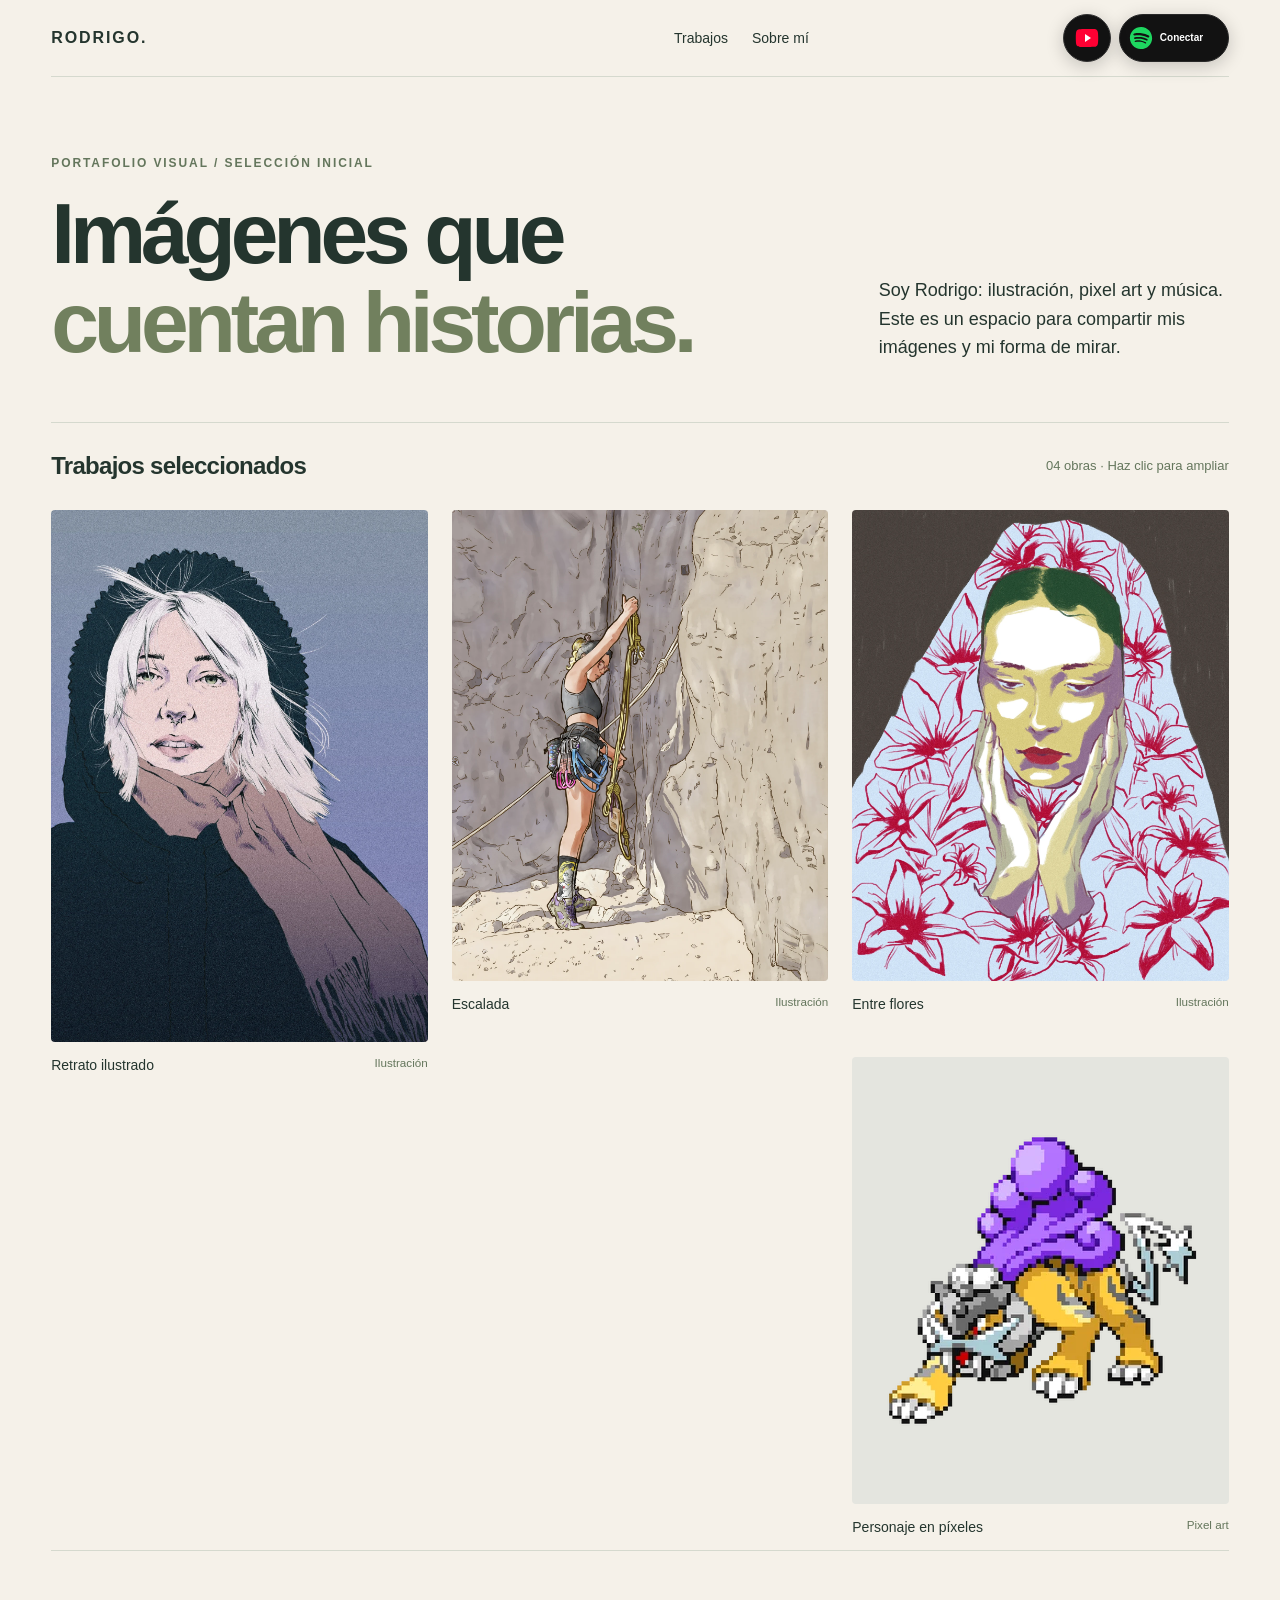
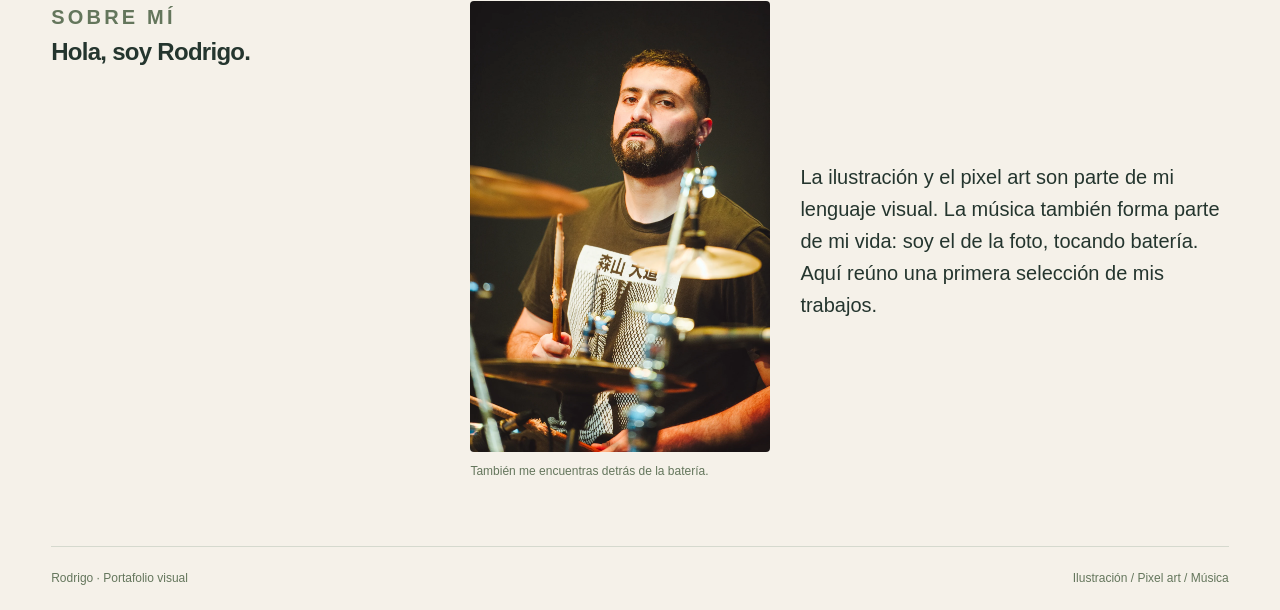
==== index.html @ 3f5ce64f "Load direct Spotify API and in-memory catalogue cache" ====
<!doctype html>
<html lang="es"><head><meta charset="utf-8"><meta name="viewport" content="width=device-width, initial-scale=1"><title>Rodrigo | Portafolio visual</title>
<style>
*{box-sizing:border-box}html{scroll-behavior:smooth}body{margin:0;background:#f5f1e9;color:#24352e;font:16px/1.6 Arial,sans-serif}header,main,footer{width:92%;margin:auto}header{display:flex;justify-content:space-between;align-items:center;padding:25px 0;border-bottom:1px solid #d5d9ce}header strong{letter-spacing:.12em}nav{display:flex;gap:24px}a{color:inherit}nav a{text-decoration:none;font-size:14px}.hero{padding:65px 0 55px;display:flex;justify-content:space-between;align-items:end;gap:40px}.tag{text-transform:uppercase;letter-spacing:.16em;font-size:12px;font-weight:bold;color:#64765c}h1{font-size:clamp(48px,6.7vw,110px);line-height:1.04;letter-spacing:-.06em;margin:16px 0 0}h1 span{color:#71805e}.intro{max-width:350px;font-size:18px;margin-bottom:5px}.section-title{display:flex;justify-content:space-between;align-items:center;border-top:1px solid #d5d9ce;padding:20px 0}h2{font-size:24px;margin:0;letter-spacing:-.03em}.section-title p{font-size:13px;color:#64765c}.gallery{columns:3;column-gap:24px}.work{break-inside:avoid;margin:0 0 30px}.work button{display:block;width:100%;border:0;padding:0;background:#e7e5dc;cursor:zoom-in;overflow:hidden;border-radius:4px}.work img{display:block;width:100%;height:auto;transition:transform .35s}.work button:hover img{transform:scale(1.025)}.work figcaption{display:flex;justify-content:space-between;gap:15px;padding:12px 0;font-size:14px}.work small{color:#64765c}.pixel{background:#e4e5df!important;padding:55px 20px!important}.pixel img{max-width:364px;margin:auto;image-rendering:pixelated}.about{display:grid;grid-template-columns:1fr 2fr;gap:40px;padding:50px 0 65px;border-top:1px solid #d5d9ce}.about p{max-width:640px;font-size:20px;margin:0}footer{border-top:1px solid #d5d9ce;padding:22px 0;font-size:12px;color:#64765c;display:flex;justify-content:space-between}dialog{position:fixed;inset:0;border:0;padding:0;width:100vw;height:100dvh;max-width:none;max-height:none;background:#121713;color:white}dialog::backdrop{background:#121713}.tools{height:68px;display:flex;justify-content:space-between;align-items:center;padding:10px 4%;border-bottom:1px solid #ffffff22}.tools button{border:1px solid #ffffff55;border-radius:24px;background:transparent;color:white;padding:8px 15px;cursor:pointer;margin-left:6px}.stage{height:calc(100dvh - 68px);overflow:auto;display:flex;align-items:safe center;justify-content:safe center;padding:20px}.stage img{display:block;max-width:100%;max-height:100%;object-fit:contain}.stage.zoom img{max-width:none;max-height:none;width:auto;height:auto}.stage.zoom{align-items:start;justify-content:start}button:focus-visible,a:focus-visible{outline:3px solid #8b995c;outline-offset:5px}@media(min-width:1800px){.gallery{columns:4}}@media(max-width:900px){.gallery{columns:2}.hero{display:block}.intro{max-width:550px;margin-top:28px}}@media(max-width:560px){header,main,footer{width:94%}nav{gap:15px}.hero{padding:42px 0}.gallery{columns:1}.section-title p{display:none}.about{grid-template-columns:1fr;gap:20px}footer{display:block}.tools{padding:10px 3%}.tools span{font-size:13px}.tools button{padding:8px 12px}}
.bio{display:grid;grid-template-columns:minmax(180px,300px) 1fr;gap:30px;align-items:center}.portrait{margin:0}.portrait img{display:block;width:100%;height:auto;border-radius:4px}.portrait figcaption{font-size:12px;color:#64765c;margin-top:10px}.bio p{font-size:20px}@media(max-width:900px){.about{grid-template-columns:1fr}.bio{grid-template-columns:minmax(150px,240px) 1fr}}@media(max-width:560px){.bio{grid-template-columns:1fr}.portrait{max-width:300px}} </style><link rel="stylesheet" href="spotify.css?v=33"><link rel="stylesheet" href="youtube.css?v=7"></head><body>
<header><strong>RODRIGO.</strong><nav aria-label="Navegación principal"><a href="#trabajos">Trabajos</a><a href="#sobre-mi">Sobre mí</a></nav></header>
<main><section class="hero"><div><p class="tag">Portafolio visual / Selección inicial</p><h1>Imágenes que<br><span>cuentan historias.</span></h1></div><p class="intro">Soy Rodrigo: ilustración, pixel art y música. Este es un espacio para compartir mis imágenes y mi forma de mirar.</p></section>
<section id="trabajos"><div class="section-title"><h2>Trabajos seleccionados</h2><p>04 obras · Haz clic para ampliar</p></div><div class="gallery">
<figure class="work"><button data-title="Retrato ilustrado" aria-label="Ampliar retrato ilustrado"><img src="ilustracion.webp" alt="Retrato ilustrado de una persona de cabello claro y sombrero oscuro" width="1273" height="1800"></button><figcaption><span>Retrato ilustrado</span><small>Ilustración</small></figcaption></figure>
<figure class="work"><button data-title="Escalada" aria-label="Ampliar ilustración de escalada"><img src="escalada.webp" alt="Ilustración de una escaladora con cuerdas junto a una pared de roca" width="1440" height="1800" loading="lazy"></button><figcaption><span>Escalada</span><small>Ilustración</small></figcaption></figure>
<figure class="work"><button data-title="Entre flores" aria-label="Ampliar retrato entre flores"><img src="retrato.webp" alt="Retrato ilustrado enmarcado por un manto de flores rojas" width="1440" height="1800" loading="lazy"></button><figcaption><span>Entre flores</span><small>Ilustración</small></figcaption></figure>
<figure class="work"><button class="pixel" data-title="Personaje en píxeles" aria-label="Ampliar pixel art"><img src="pixelart.webp" alt="Criatura de colmillos largos, cuerpo amarillo y melena violeta en pixel art" width="364" height="364" loading="lazy"></button><figcaption><span>Personaje en píxeles</span><small>Pixel art</small></figcaption></figure>

</div></section><section class="about" id="sobre-mi"><div><p class="tag">Sobre mí</p><h2>Hola, soy Rodrigo.</h2></div><div class="bio"><figure class="portrait"><img src="fotografia.webp" alt="Rodrigo tocando batería" width="1198" height="1800"><figcaption>También me encuentras detrás de la batería.</figcaption></figure><p>La ilustración y el pixel art son parte de mi lenguaje visual. La música también forma parte de mi vida: soy el de la foto, tocando batería. Aquí reúno una primera selección de mis trabajos.</p></div></section></main>
<footer><span>Rodrigo · Portafolio visual</span><span>Ilustración / Pixel art / Música</span></footer>
<dialog id="viewer" aria-label="Visor de obra"><div class="tools"><span id="work-title"></span><div><button id="zoom" type="button">Zoom +</button><button id="close" type="button" aria-label="Cerrar visor">Cerrar ×</button></div></div><div class="stage" id="stage"><img id="full-image" alt=""></div></dialog>
<script>
const viewer=document.getElementById('viewer'),stage=document.getElementById('stage'),full=document.getElementById('full-image'),zoom=document.getElementById('zoom');document.querySelectorAll('.work button').forEach(button=>button.addEventListener('click',()=>{const img=button.querySelector('img');full.src=img.getAttribute('src');full.alt=img.alt;full.style.imageRendering=button.classList.contains('pixel')?'pixelated':'auto';document.getElementById('work-title').textContent=button.dataset.title;stage.classList.remove('zoom');zoom.textContent='Zoom +';viewer.showModal();document.body.style.overflow='hidden'}));zoom.addEventListener('click',()=>{const active=stage.classList.toggle('zoom');zoom.textContent=active?'Ajustar':'Zoom +';if(active){full.style.width=Math.max(full.naturalWidth,stage.clientWidth*1.5)+'px';full.style.height='auto'}else{full.style.width='';full.style.height=''}});document.getElementById('close').addEventListener('click',()=>viewer.close());viewer.addEventListener('close',()=>{document.body.style.overflow='';full.style.width='';full.style.height=''});
</script><aside class="spotify-widget sp-idle" aria-label="Reproductor de Spotify"><div class="sp-compact" tabindex="0" role="group" aria-label="Controles compactos de Spotify"><img class="sp-brand-icon" src="spotify-icon.svg" alt="Spotify"><div id="sp-mini" hidden><button id="sp-mini-prev" data-sp-control disabled aria-label="Canción anterior">⏮</button><button id="sp-mini-play" data-sp-control disabled aria-label="Reproducir">▶</button><button id="sp-mini-next" data-sp-control disabled aria-label="Canción siguiente">⏭</button></div><button id="sp-toggle" aria-expanded="false" aria-controls="sp-panel" aria-label="Ampliar reproductor Spotify"><span class="sp-mini-meta"><span id="sp-mini-name">Conectar</span><small id="sp-mini-artist"></small></span><span aria-hidden="true">⌄</span></button></div>
<section id="sp-panel" hidden aria-label="Música en Spotify"><div class="sp-heading"><a href="https://open.spotify.com/" target="_blank" rel="noopener noreferrer" aria-label="Spotify"><img src="spotify-logo.svg" alt="Spotify"></a><button id="sp-logout" class="sp-power" aria-label="Desconectar Spotify" title="Desconectar Spotify" hidden>⏻</button></div>
<div class="sp-search-area" hidden><form id="sp-search"><label class="sp-sr" for="sp-query">Buscar canciones o artistas</label><div><button type="submit" data-sp-control disabled aria-label="Buscar"><svg viewBox="0 0 24 24" fill="none" stroke="currentColor" stroke-width="2" aria-hidden="true"><circle cx="10.5" cy="10.5" r="6.5"/><path d="m16 16 5 5"/></svg></button><input id="sp-query" type="search" placeholder="Buscar música" required maxlength="200" autocomplete="off"></div></form><ul id="sp-results" hidden aria-label="Resultados de búsqueda"></ul></div>
<p id="sp-status" role="status" hidden></p><button id="sp-login" class="sp-primary">Conectar Spotify</button>
<div id="sp-connected" hidden><div class="sp-now"><a id="sp-open" target="_blank" rel="noopener noreferrer" aria-label="Ver canción en Spotify" hidden><img id="sp-cover" alt="Portada del álbum" hidden></a><div class="sp-info"><strong id="sp-track">Tu música, aquí</strong><small id="sp-artist"></small></div></div><div class="sp-timeline"><input id="sp-progress" type="range" min="0" max="1000" step="1" value="0" disabled aria-label="Posición de la canción"><div><span id="sp-elapsed">0:00</span><span id="sp-duration">0:00</span></div></div>
<div class="sp-controls"><button id="sp-shuffle" data-sp-control disabled aria-label="Activar reproducción aleatoria" aria-pressed="false" title="Reproducción aleatoria"><svg viewBox="0 0 24 24" fill="none" stroke="currentColor" stroke-width="1.8" aria-hidden="true"><path d="M3 6h3c4 0 8 12 12 12h3M3 18h3c4 0 8-12 12-12h3M18 3l3 3-3 3m0 6l3 3-3 3"/></svg></button><button id="sp-prev" data-sp-control disabled aria-label="Canción anterior">⏮</button><button id="sp-play" data-sp-control disabled aria-label="Reproducir">▶</button><button id="sp-next" data-sp-control disabled aria-label="Canción siguiente">⏭</button><button id="sp-here" class="sp-tooltip" data-sp-control disabled aria-label="Escuchar en este navegador" data-tip="Escuchar en este navegador"><svg viewBox="0 0 24 24" fill="none" stroke="currentColor" stroke-width="1.7" aria-hidden="true"><rect x="3" y="4" width="18" height="13" rx="2"/><path d="M8 21h8m-4-4v4"/></svg></button></div>
<div class="sp-bottom"><span id="sp-device"></span><label class="sp-volume"><span class="sp-sr">Volumen</span><svg viewBox="0 0 24 24" fill="none" stroke="currentColor" stroke-width="1.7" aria-hidden="true"><path d="M11 5 6 9H3v6h3l5 4V5Zm4 3a6 6 0 0 1 0 8"/></svg><input id="sp-volume" type="range" min="0" max="100" value="70" data-sp-control disabled></label></div>
<section id="sp-library" aria-label="Tu biblioteca"><div class="sp-library-scroll"><h3>Tu biblioteca</h3><p id="sp-library-status" role="status" hidden></p><button id="sp-library-auth" hidden>Conectar mis playlists</button><ul id="sp-playlists"></ul><section id="sp-selected" hidden><h3><a id="sp-playlist-open" target="_blank" rel="noopener noreferrer"><span id="sp-selected-title"></span></a></h3><ul id="sp-playlist-tracks"></ul><button id="sp-more-tracks" hidden>Más canciones</button></section><section id="sp-recents" aria-label="Discos, artistas y playlists recientes"><h3>Recientes</h3><button id="sp-recents-auth" hidden>Conectar recientes</button><p id="sp-recents-status" hidden role="status"></p><ul id="sp-recent-items"></ul></section></div></section></div></section></aside>

<script src="spotify.js?v=34" defer></script><script src="youtube-config.js?v=2"></script><script src="youtube.js?v=9" defer></script><script src="youtube-account.js?v=3" defer></script></body></html>
---- spotify.css ----
.spotify-widget{position:fixed;top:14px;right:4%;z-index:20;font:13px/1.4 Arial,sans-serif;color:#fff;color-scheme:dark}.spotify-widget *{box-sizing:border-box}.spotify-widget [hidden]{display:none!important}.spotify-widget button{font:inherit;color:inherit;border:0;background:transparent;cursor:pointer}.spotify-widget button:disabled{opacity:.35;cursor:default}.spotify-widget button:focus-visible,.spotify-widget a:focus-visible{outline:2px solid #1ed760;outline-offset:3px}.spotify-widget a{color:inherit;text-decoration:none}.spotify-widget a:hover{text-decoration:underline}.sp-compact{display:flex;align-items:center;gap:8px;padding:6px 10px;background:#121212;border:1px solid #282828;border-radius:30px;box-shadow:0 4px 18px #0003;max-width:420px}.sp-brand-icon{width:24px;height:24px;flex-shrink:0}.sp-compact button{padding:5px;font-size:15px}.sp-compact #sp-mini{display:flex;gap:3px;align-items:center}#sp-toggle{display:flex;gap:12px;align-items:center;text-align:left;min-width:60px}.sp-mini-meta{display:block;max-width:170px}#sp-mini-name,#sp-mini-artist{display:block;white-space:nowrap;overflow:hidden;text-overflow:ellipsis}#sp-mini-name{font-size:12px;font-weight:600}#sp-mini-artist{font-size:10px;color:#b3b3b3;margin-top:2px}#sp-toggle>span:last-child{color:#b3b3b3}header{padding-right:420px}#sp-panel{position:absolute;top:58px;right:0;width:min(310px,94vw);max-height:calc(100dvh - 100px);overflow-y:auto;overscroll-behavior:contain;padding:16px;background:#121212;border:1px solid #292929;border-radius:20px;box-shadow:0 15px 45px #0006;scrollbar-width:thin;scrollbar-color:#555 transparent}.sp-heading{display:flex;align-items:center;justify-content:space-between;margin-bottom:14px}.sp-heading img{display:block;width:80px;height:auto}.sp-power{width:30px;height:30px;border-radius:50%;font-size:23px!important;color:#1ed760!important}.sp-power:hover{background:#282828}#sp-search>div{display:flex;align-items:center;background:#242424;border:1px solid transparent;border-radius:22px;padding:0 9px}#sp-search>div:focus-within{border-color:#777}#sp-search button{padding:7px 3px;display:flex}#sp-search svg{width:17px;height:17px;color:#b3b3b3}#sp-query{width:100%;min-width:0;border:0;outline:0;background:transparent;color:white;font:12px Arial,sans-serif;padding:11px 8px}#sp-query::placeholder{color:#b3b3b3}#sp-status,#sp-library-status{font-size:11px;color:#b3b3b3;margin:10px 0}.sp-primary,#sp-library-auth{background:#1ed760!important;color:#000!important;font-weight:600!important;border-radius:24px;padding:10px 16px;margin-top:14px;width:100%}.sp-now{display:flex;align-items:center;gap:13px;margin:17px 0 13px}.sp-now img{width:76px;height:76px;object-fit:contain;border-radius:4px;display:block}.sp-info{min-width:0}.sp-info strong{font-size:15px;font-weight:600;display:block;line-height:1.3}.sp-info small{font-size:11px;color:#b3b3b3;display:block;margin-top:4px}.sp-timeline>div{display:flex;justify-content:space-between;color:#b3b3b3;font-size:9px;margin-top:5px}.sp-controls{display:flex;justify-content:center;align-items:center;gap:23px;margin:8px 0;position:relative;padding-right:0}.sp-controls>button{font-size:20px;padding:4px;color:#ddd}#sp-play{background:#1ed760;border-radius:50%;width:37px;height:37px;color:#000;font-size:19px}#sp-here{position:absolute;right:0;width:25px;height:27px;color:#b3b3b3}#sp-here svg{width:17px;height:17px;display:block}.sp-tooltip::after{content:attr(data-tip);position:absolute;right:0;bottom:calc(100% + 8px);width:max-content;max-width:240px;padding:7px 10px;background:#353535;color:#fff;border-radius:6px;font-size:11px;opacity:0;pointer-events:none;transition:opacity .15s;box-shadow:0 3px 12px #0007}.sp-tooltip:hover::after,.sp-tooltip:focus-visible::after{opacity:1}.sp-bottom{display:flex;justify-content:space-between;align-items:center;gap:10px;color:#999;font-size:9px;margin:10px 0 17px}#sp-device{max-width:150px;overflow:hidden;text-overflow:ellipsis;white-space:nowrap}.sp-volume{display:flex;align-items:center;gap:5px}.sp-volume svg{width:14px;height:14px}.sp-volume input{width:62px;height:3px;accent-color:#1ed760}#sp-library{border-top:1px solid #282828;padding-top:12px}#sp-library h3{font-size:12px;margin:0 0 12px;color:#dedede;font-weight:600}#sp-playlists{display:grid;grid-template-columns:repeat(2,minmax(0,1fr));gap:11px;list-style:none;padding:0;margin:0}#sp-playlists li{position:relative;background:#1b1b1b;border-radius:10px;overflow:hidden;min-width:0}#sp-playlists .sp-card{display:block;width:100%;padding:8px;text-align:left;border-radius:10px}#sp-playlists .sp-card:hover{background:#292929}.sp-card-cover{display:block;aspect-ratio:1;background:#282828;border-radius:4px;margin-bottom:8px;overflow:hidden}.sp-card-cover img{display:block;width:100%;height:100%;object-fit:contain}.sp-card-cover:empty::before{content:'♫';display:grid;place-items:center;height:100%;font-size:40px;color:#555}.sp-card-name{display:block;font-size:11px;font-weight:600;line-height:1.3;padding-right:13px;white-space:nowrap;overflow:hidden;text-overflow:ellipsis}.sp-card-name:hover{text-decoration:underline}#sp-playlists .sp-pin{position:absolute;right:4px;bottom:5px;padding:3px;font-size:14px;color:#aaa}#sp-playlists .sp-pin[aria-pressed=true]{color:#1ed760}.sp-card-link{position:absolute;inset:8px 8px auto;height:calc(100% - 41px);border-radius:4px}.sp-card-link:focus-visible{outline:2px solid #1ed760}#sp-selected{margin-top:15px}#sp-results,#sp-playlist-tracks{list-style:none;padding:0;margin:10px 0;max-height:230px;overflow:auto}#sp-results li,#sp-playlist-tracks li{display:flex;align-items:center}#sp-results button,#sp-playlist-tracks button{display:block;text-align:left;flex:1;padding:8px 5px;border-radius:6px;min-width:0}#sp-results button:hover,#sp-playlist-tracks button:hover{background:#252525}#sp-results span,#sp-playlist-tracks span{font-size:12px;display:block}#sp-results small,#sp-playlist-tracks small{font-size:10px;display:block;color:#aaa}.sp-track-link{font-size:15px;padding:6px;color:#999!important}#sp-more-playlists,#sp-more-tracks{font-size:11px;color:#b3b3b3;margin-top:12px;padding:5px}.sp-sr{position:absolute;width:1px;height:1px;padding:0;margin:-1px;overflow:hidden;clip:rect(0,0,0,0);white-space:nowrap;border:0}@media(max-width:1000px){header nav{display:none}header{padding-right:350px}}@media(max-width:560px){.spotify-widget{right:3%;top:14px}.sp-compact{gap:5px;padding:6px 8px}.sp-brand-icon{width:21px;height:21px}.sp-mini-meta{max-width:100px}.sp-compact button{font-size:13px;padding:4px}.sp-compact #sp-mini{gap:0}#sp-toggle{gap:4px}header{padding-right:270px}#sp-panel{top:55px;width:min(300px,94vw)}}

#sp-playlists .sp-card{padding-bottom:0}.sp-card-cover{margin-bottom:0}.sp-card-name{margin:8px 8px 10px;padding-right:15px}#sp-playlists .sp-pin{bottom:7px}#sp-selected-title{font-size:12px}

/* Fixed player, independently scrolling library. */
#sp-panel{overflow:hidden;display:flex;flex-direction:column;width:min(340px,94vw);max-height:calc(100dvh - 100px);padding-bottom:0}#sp-connected{display:flex;flex-direction:column;min-height:0;overflow:hidden}#sp-connected>.sp-now,#sp-connected>.sp-timeline,#sp-connected>.sp-controls,#sp-connected>.sp-bottom{flex-shrink:0}#sp-library{display:flex;flex-direction:column;min-height:0;overflow:hidden;margin:0 -16px;padding:0;border-top:1px solid #282828}.sp-library-scroll{overflow-y:auto;overscroll-behavior:contain;min-height:0;padding:13px 16px 16px;max-height:260px;scrollbar-width:thin;scrollbar-color:#555 transparent}#sp-playlists{grid-template-columns:repeat(4,minmax(0,1fr));gap:7px}#sp-playlists .sp-card{padding:5px 5px 0}.sp-card-name{font-size:9px;margin:6px 5px 8px;padding-right:0}#sp-playlists .sp-pin{position:absolute;right:2px;top:2px;bottom:auto;width:20px;height:20px;font-size:12px;background:#121212df;border-radius:50%;padding:0}.sp-card-cover:empty::before{font-size:24px}#sp-more-playlists{font-size:10px;margin-top:7px;padding:3px}#sp-recents{border-top:1px solid #292929;margin-top:12px;padding-top:12px}#sp-recents h3{margin-bottom:9px}#sp-recent-items{display:flex;gap:8px;list-style:none;padding:0;margin:0;overflow-x:auto;scrollbar-width:thin}#sp-recent-items li{width:37px;flex:0 0 37px;min-width:0}#sp-recent-items button{display:block;padding:0;width:32px;height:32px;border-radius:4px;background:#242424}#sp-recent-items img{display:block;width:32px;height:32px;border-radius:4px;object-fit:contain}#sp-recent-items a{display:block;overflow:hidden;text-overflow:ellipsis;white-space:nowrap;font-size:8px;color:#aaa;margin-top:4px}#sp-recents-auth{font-size:10px;color:#aaa;padding:4px 0}#sp-recents-status{font-size:10px;color:#aaa}#sp-results{flex-shrink:0;max-height:120px}#sp-selected{margin-top:13px}#sp-playlist-tracks{max-height:none}@media(max-height:650px){.sp-now{margin:10px 0}.sp-now img{width:58px;height:58px}.sp-bottom{margin-bottom:10px}#sp-panel{top:54px}.sp-library-scroll{max-height:170px}}

#sp-playlists{display:grid;grid-template-columns:none;grid-auto-flow:column;grid-auto-columns:calc((100% - 21px)/4);overflow-x:auto;scroll-snap-type:x mandatory;padding-bottom:5px;scrollbar-width:thin;scrollbar-color:#444 transparent}#sp-playlists li{scroll-snap-align:start}#sp-playlists .sp-pin{top:auto;bottom:0;right:0;width:17px;height:17px;border-radius:5px;background:#1b1b1b}.sp-card-name{padding-right:10px}

#sp-here.sp-device-active{color:#1ed760}

#sp-recent-items li[data-type="artist"] img,#sp-recent-items li[data-type="artist"] button{border-radius:50%}

.sp-search-area{position:relative;flex-shrink:0}#sp-results{position:absolute;z-index:5;top:calc(100% + 6px);left:0;right:0;margin:0;padding:5px;max-height:min(330px,48dvh);overflow-y:auto;background:#181818;border:1px solid #1ed76080;border-radius:12px;box-shadow:0 10px 24px #0009;list-style:none}#sp-results .sp-result-heading{display:block;color:#999;font-size:10px;font-weight:600;letter-spacing:.04em;padding:7px 5px 4px}#sp-results .sp-result-row{display:flex;align-items:center;gap:7px;padding:5px;border-radius:6px}#sp-results .sp-result-row:hover{background:#282828}#sp-results .sp-result-cover{width:32px;height:32px;flex:0 0 32px;background:#292929;border-radius:4px;overflow:hidden}#sp-results .sp-result-cover img{display:block;width:32px;height:32px;object-fit:contain}#sp-results .sp-result-cover:has(.sp-artist-avatar){border-radius:50%}#sp-results .sp-result-meta{min-width:0;flex:1;text-decoration:none}#sp-results .sp-result-meta span{font-size:11px;overflow:hidden;text-overflow:ellipsis;white-space:nowrap}#sp-results .sp-result-meta small{font-size:9px;overflow:hidden;text-overflow:ellipsis;white-space:nowrap}#sp-results .sp-result-play,#sp-results .sp-result-queue{flex:0 0 24px;width:24px;height:25px;padding:0;text-align:center;border-radius:50%;font-size:12px;color:#ddd}#sp-results .sp-result-play:hover{background:#1ed760;color:black}#sp-results .sp-result-queue{font-size:19px}#sp-results .sp-result-queue:hover{color:#1ed760}.sp-search-note{padding:12px 7px;font-size:11px;color:#bbb}.sp-jam-area{position:absolute;left:0;top:50%;transform:translateY(-50%)}#sp-jam{width:25px;height:27px;padding:4px;color:#b3b3b3}#sp-jam svg{display:block;width:18px;height:18px}#sp-jam::after{left:0;right:auto}#sp-jam-help{position:absolute;z-index:7;left:0;top:34px;width:245px;background:#242424;border:1px solid #414141;padding:12px;border-radius:10px;box-shadow:0 7px 20px #0008;font-size:11px;color:#ccc}#sp-jam-help strong{font-size:12px;color:#fff}#sp-jam-help p{margin:7px 0}#sp-jam-help a{color:#1ed760}

/* Library and recents expand naturally without a vertical scrollbar. */
#sp-panel{max-height:none;overflow:visible}#sp-connected,#sp-library{overflow:visible}.sp-library-scroll{max-height:none;overflow-y:visible}#sp-playlist-tracks{max-height:none}

/* Three states: icon, expanded compact, and full panel. */
.sp-compact{width:360px;max-width:calc(100vw - 24px);height:48px;gap:8px;transition:width .42s cubic-bezier(.22,1,.36,1),padding .42s cubic-bezier(.22,1,.36,1),box-shadow .3s;will-change:width;overflow:hidden;cursor:pointer}.sp-compact .sp-brand-icon{flex:0 0 24px}.sp-compact #sp-mini{flex:0 0 auto;gap:3px}.sp-compact #sp-toggle{flex:1;min-width:0;overflow:hidden;transition:opacity .2s,transform .35s,max-width .42s;max-width:230px;opacity:1;transform:translateX(0)}.sp-mini-meta{max-width:205px}#sp-mini-prev,#sp-mini-next{max-width:28px;opacity:1;overflow:hidden;transition:max-width .42s cubic-bezier(.22,1,.36,1),opacity .2s,padding .42s,transform .35s}#sp-mini-play{flex:0 0 25px;width:25px}.spotify-widget.sp-idle .sp-compact{width:78px;padding:6px 9px;gap:7px}.spotify-widget.sp-idle #sp-mini-prev,.spotify-widget.sp-idle #sp-mini-next{max-width:0;padding-left:0;padding-right:0;opacity:0;transform:scale(.7);pointer-events:none}.spotify-widget.sp-idle #sp-toggle{max-width:0;padding:0;opacity:0;transform:translateX(8px);pointer-events:none}.spotify-widget.sp-idle #sp-mini{gap:0}.spotify-widget.sp-idle #sp-mini-play{padding:5px}.spotify-widget.sp-idle .sp-compact:has(#sp-mini[hidden]){width:46px}.sp-compact:focus-visible{outline:2px solid #1ed760;outline-offset:3px}#sp-panel{transform-origin:top right;animation:sp-panel-in .22s cubic-bezier(.22,1,.36,1)}@keyframes sp-panel-in{from{opacity:0;transform:translateY(-5px) scale(.97)}to{opacity:1;transform:translateY(0) scale(1)}}@media(max-width:560px){.sp-compact{width:300px}.sp-mini-meta{max-width:155px}.spotify-widget.sp-idle .sp-brand-icon{width:24px;height:24px}}@media(prefers-reduced-motion:reduce){.sp-compact,.sp-compact *{transition:none!important}#sp-panel{animation:none}}

/* Keep play/pause anchored while the bar expands under the pointer. */
.sp-compact{position:relative;padding-right:42px}#sp-mini-play{position:absolute;right:9px;top:50%;transform:translateY(-50%);margin:0}.spotify-widget.sp-idle .sp-compact{padding-right:36px}.spotify-widget.sp-idle #sp-mini-play{right:9px}#sp-mini{min-width:0}.spotify-widget.sp-idle #sp-mini{width:0;flex-basis:0}.sp-compact #sp-toggle{padding-right:0}.spotify-widget.sp-idle .sp-compact:has(#sp-mini[hidden]){padding-right:9px}

#sp-results .sp-result-row{flex-wrap:wrap}#sp-results .sp-result-error{flex:0 0 100%;white-space:normal;color:#ffb7ad;font-size:10px;padding:5px 0}#sp-results button[aria-busy=true]{color:#1ed760;background:#28382c}

/* Catalogue stays inside the player; transport remains above it. */
#sp-artist .sp-artist-link{font-size:11px;padding:0;text-align:left;color:#b3b3b3}#sp-artist .sp-artist-link:hover{text-decoration:underline;color:#fff}#sp-catalogue{margin-top:12px;border-top:1px solid #303030;padding-top:8px}.sp-catalogue-nav{display:flex;align-items:center;justify-content:space-between;color:#aaa;font-size:10px;margin-bottom:8px}.sp-catalogue-nav button{padding:5px 8px;background:#262626;border-radius:20px;color:#fff}.sp-catalogue-body{max-height:min(350px,calc(100dvh - 490px));min-height:120px;overflow:auto;overscroll-behavior:contain;scrollbar-width:thin;scrollbar-color:#444 transparent;padding-right:4px}.sp-catalogue-hero{display:flex;gap:12px;align-items:center;margin:5px 0 12px}.sp-catalogue-hero img{width:65px;height:65px;object-fit:contain;border-radius:5px}.sp-catalogue-hero img.sp-artist-avatar{border-radius:50%}.sp-catalogue-hero h3{font-size:20px;margin:0}.sp-catalogue-body h4{margin:14px 0 8px;font-size:12px}.sp-catalogue-note{font-size:10px;line-height:1.5;color:#a8a8a8;margin:7px 0}.sp-artist-search{display:flex;align-items:center;background:#242424;border:1px solid #414141;border-radius:18px;padding:0 8px}.sp-artist-search input{font:11px Arial,sans-serif;color:#fff;min-width:0;width:100%;border:0;outline:0;background:transparent;padding:9px 6px}.sp-artist-search button{font-size:19px}.sp-catalogue-tracks,.sp-album-grid{list-style:none;padding:0;margin:0}.sp-catalogue-track{display:flex;gap:7px;align-items:center;padding:6px 2px;border-radius:6px}.sp-catalogue-track:hover{background:#242424}.sp-catalogue-track>img{width:30px;height:30px;object-fit:contain;border-radius:3px}.sp-catalogue-track-info{min-width:0;flex:1}.sp-catalogue-track-info>span,.sp-catalogue-track-info small{display:block;overflow:hidden;text-overflow:ellipsis;white-space:nowrap;font-size:11px}.sp-catalogue-track-info small{font-size:9px;color:#999}.sp-catalogue-track button{width:24px;height:25px;padding:0;border-radius:50%;flex-shrink:0}.sp-catalogue-play:hover{background:#1ed760;color:#000}.sp-catalogue-queue{font-size:19px!important}.sp-album-grid{display:grid;grid-template-columns:repeat(3,minmax(0,1fr));gap:10px}.sp-album-card{width:100%;padding:0;text-align:left}.sp-album-card img{width:100%;aspect-ratio:1;object-fit:contain;border-radius:5px;background:#252525}.sp-album-card span{display:block;font-size:10px;overflow:hidden;text-overflow:ellipsis;white-space:nowrap;margin-top:4px}.sp-album-card small{display:block;font-size:9px;color:#999}.sp-catalogue-more{font-size:10px!important;color:#aaa!important;padding:9px 0}.sp-album-start{background:#1ed760!important;color:#000!important;padding:7px 12px;border-radius:20px;margin:10px 0;font-size:11px!important}.sp-album-artists .sp-artist-link{font-size:11px;color:#bbb;padding:0 8px 0 0}

/* Vector transport icons share an exact centre, independent of font metrics. */
#sp-play,#sp-mini-play,#sp-results .sp-result-play,.sp-catalogue-play{display:inline-grid;place-items:center;padding:0!important;font-size:0!important;line-height:0;vertical-align:middle}
#sp-mini-play{height:28px}
#sp-play::before,#sp-mini-play::before,#sp-results .sp-result-play::before,.sp-catalogue-play::before{content:"";display:block;width:16px;height:16px;background:currentColor;mask:center/contain no-repeat url("data:image/svg+xml,%3Csvg xmlns='http://www.w3.org/2000/svg' viewBox='0 0 24 24'%3E%3Cpath d='M8 5v14l11-7z'/%3E%3C/svg%3E");-webkit-mask:center/contain no-repeat url("data:image/svg+xml,%3Csvg xmlns='http://www.w3.org/2000/svg' viewBox='0 0 24 24'%3E%3Cpath d='M8 5v14l11-7z'/%3E%3C/svg%3E")}
#sp-play::before{width:21px;height:21px}
#sp-play[aria-label="Pausar"]::before,#sp-mini-play[aria-label="Pausar"]::before{mask-image:url("data:image/svg+xml,%3Csvg xmlns='http://www.w3.org/2000/svg' viewBox='0 0 24 24'%3E%3Cpath d='M6 5h4v14H6zm8 0h4v14h-4z'/%3E%3C/svg%3E");-webkit-mask-image:url("data:image/svg+xml,%3Csvg xmlns='http://www.w3.org/2000/svg' viewBox='0 0 24 24'%3E%3Cpath d='M6 5h4v14H6zm8 0h4v14h-4z'/%3E%3C/svg%3E")}
#sp-results .sp-result-play[aria-busy="true"]::before,.sp-catalogue-play:disabled::before{width:12px;height:12px;mask:none;-webkit-mask:none;background:transparent;border:2px solid currentColor;border-right-color:transparent;border-radius:50%;animation:sp-icon-spin .7s linear infinite}@keyframes sp-icon-spin{to{transform:rotate(360deg)}}
#sp-play,#sp-results .sp-result-play,.sp-catalogue-play{position:relative}#sp-play::before,#sp-mini-play::before,#sp-results .sp-result-play::before,.sp-catalogue-play::before{position:absolute;left:50%;top:50%;translate:-50% -50%}

/* Expanded bar and full player share a width; idle bar keeps icon + play. */
.spotify-widget{--sp-expanded-width:min(360px,calc(100vw - 24px))}#sp-panel{width:var(--sp-expanded-width)}.sp-compact{width:var(--sp-expanded-width)}.spotify-widget:not(.sp-idle) .sp-compact{padding-right:10px}.spotify-widget:not(.sp-idle) #sp-mini-play{position:relative;inset:auto;transform:none;margin:0}.spotify-widget:not(.sp-idle) #sp-mini{width:auto;flex:0 0 auto;gap:1px}.spotify-widget:not(.sp-idle) #sp-mini>button{width:25px;flex:0 0 25px}.sp-compact #sp-toggle{max-width:none;gap:6px;padding-left:2px}.sp-mini-meta{flex:1;min-width:0;max-width:none;text-align:left}#sp-toggle>span:last-child{flex:0 0 10px}#sp-mini-name,#sp-mini-artist{width:100%;text-overflow:clip;overflow:hidden}.sp-marquee-text{display:block;width:max-content;min-width:100%;white-space:nowrap}.sp-marquee{animation:sp-marquee var(--sp-duration,8s) linear infinite alternate}@keyframes sp-marquee{0%,18%{transform:translateX(0)}82%,100%{transform:translateX(var(--sp-travel))}}@media(max-width:560px){.spotify-widget{--sp-expanded-width:min(300px,calc(100vw - 24px))}.sp-mini-meta{max-width:none}}@media(prefers-reduced-motion:reduce){.sp-marquee{animation:none}}

.sp-marquee-text{min-width:0}.sp-marquee-text>span{display:inline-block;min-width:var(--sp-line-width,180px);padding-right:32px;box-sizing:border-box}.sp-marquee{animation:sp-marquee-loop var(--sp-duration,12s) linear infinite}.spotify-widget.sp-idle .sp-marquee{animation-play-state:paused}@keyframes sp-marquee-loop{from{transform:translateX(0)}to{transform:translateX(var(--sp-travel))}}@media(prefers-reduced-motion:reduce){.sp-marquee{animation:none}}

/* Song and artist travel together in one horizontal strip. */
#sp-mini-artist{display:none!important}.sp-mini-meta{display:flex;align-items:center;min-height:28px}#sp-mini-name{font-size:12px;line-height:20px}

/* Compact bar keeps a shorter, moving song/artist strip. */
.spotify-widget.sp-idle .sp-compact{width:190px;gap:7px}.spotify-widget.sp-idle #sp-toggle{max-width:none;min-width:0;flex:1;opacity:1;transform:none;pointer-events:auto;padding:0}.spotify-widget.sp-idle #sp-toggle>span:last-child{display:none}.spotify-widget.sp-idle .sp-mini-meta{min-height:26px}.spotify-widget.sp-idle #sp-mini-name{font-size:10px}.spotify-widget.sp-idle .sp-marquee{animation-play-state:running}.spotify-widget.sp-idle .sp-compact:has(#sp-mini[hidden]){width:110px}

.sp-marquee-song{font-weight:700}.sp-marquee-artist{font-weight:400}

#sp-login{margin-bottom:16px}

/* Volume styling shared with DAC; painting never changes playback volume. */
.spotify-widget #sp-volume{appearance:none!important;-webkit-appearance:none!important;width:62px!important;height:18px!important;min-height:0!important;padding:0!important;margin:0!important;border:0!important;border-radius:0!important;background:transparent!important;box-shadow:none!important;accent-color:#1ed760!important;cursor:pointer;color:#1ed760!important}
.spotify-widget #sp-volume::-webkit-slider-runnable-track{height:4px!important;border:0!important;border-radius:4px!important;background:linear-gradient(to right,#1ed760 0%,#1ed760 var(--sp-volume,0%),#535353 var(--sp-volume,0%),#535353 100%)!important;box-shadow:none!important}
.spotify-widget #sp-volume::-webkit-slider-thumb{appearance:none!important;-webkit-appearance:none!important;width:12px!important;height:12px!important;margin-top:-4px!important;border:0!important;border-radius:50%!important;background:#1ed760!important;box-shadow:none!important}
.spotify-widget #sp-volume::-moz-range-track{height:4px!important;border:0!important;border-radius:4px!important;background:#535353!important;box-shadow:none!important}
.spotify-widget #sp-volume::-moz-range-progress{height:4px!important;background:#1ed760!important}
.spotify-widget #sp-volume::-moz-range-thumb{width:12px!important;height:12px!important;border:0!important;border-radius:50%!important;background:#1ed760!important;box-shadow:none!important}

/* Single seek track, identical to volume; reset theme decorations completely. */
.spotify-widget #sp-progress{appearance:none!important;-webkit-appearance:none!important;display:block;width:100%;height:18px;min-height:0;padding:0;margin:0;border:0;background:transparent;cursor:pointer;box-shadow:none}
.spotify-widget #sp-progress{appearance:none!important;-webkit-appearance:none!important;width:100%!important;height:18px!important;min-height:0!important;padding:0!important;margin:0!important;border:0!important;border-radius:0!important;background:transparent!important;box-shadow:none!important;accent-color:#1ed760!important;cursor:pointer;color:#1ed760!important}
.spotify-widget #sp-progress::-webkit-slider-runnable-track{height:4px!important;border:0!important;border-radius:4px!important;background:linear-gradient(to right,#1ed760 0%,#1ed760 var(--sp-seek,0%),#535353 var(--sp-seek,0%),#535353 100%)!important;box-shadow:none!important}
.spotify-widget #sp-progress::-webkit-slider-thumb{appearance:none!important;-webkit-appearance:none!important;width:12px!important;height:12px!important;margin-top:-4px!important;border:0!important;border-radius:50%!important;background:#1ed760!important;box-shadow:none!important}
.spotify-widget #sp-progress::-moz-range-track{height:4px!important;border:0!important;border-radius:4px!important;background:#535353!important;box-shadow:none!important}
.spotify-widget #sp-progress::-moz-range-progress{height:4px!important;background:#1ed760!important}
.spotify-widget #sp-progress::-moz-range-thumb{width:12px!important;height:12px!important;border:0!important;border-radius:50%!important;background:#1ed760!important;box-shadow:none!important}
.spotify-widget #sp-progress:disabled{opacity:.4;cursor:default}
.spotify-widget #sp-panel,.spotify-widget #sp-connected,.spotify-widget #sp-library,.spotify-widget .sp-library-scroll{height:auto;max-height:none;overflow:visible;flex-shrink:0}
.spotify-widget #sp-playlists{display:grid;grid-template-columns:none;grid-auto-flow:column;grid-auto-columns:calc((100% - 21px)/4);overflow-x:auto;overflow-y:hidden;scroll-snap-type:x proximity;padding-bottom:8px}
.spotify-widget #sp-recent-items{flex-wrap:nowrap;overflow-x:auto;overflow-y:hidden;padding-bottom:8px}
.spotify-widget #sp-playlist-tracks{max-height:230px;overflow:auto}

/* Current DAC catalogue and interaction design. */
.spotify-widget .sp-album-start{display:inline-flex;align-items:center;justify-content:center;gap:8px;min-height:36px;padding:9px 16px;border:0;border-radius:9999px;background:#1ed760!important;color:#000!important;font:700 12px/1.3 Arial,sans-serif;margin:10px 0 12px;box-shadow:none;white-space:nowrap;cursor:pointer}
.spotify-widget .sp-album-start::before{content:"";width:14px;height:14px;flex:0 0 14px;background:currentColor;clip-path:polygon(20% 8%,92% 50%,20% 92%)}
.spotify-widget .sp-album-start:hover{background:#3be477!important}
.spotify-widget .sp-album-start:disabled{opacity:.5;cursor:wait}

.spotify-widget .sp-catalogue-track{gap:6px;padding:3px 2px}
.spotify-widget .sp-catalogue-song{display:flex;align-items:center;gap:9px;flex:1;min-width:0;padding:5px 2px;border:0;border-radius:6px;background:transparent;text-align:left;color:#fff;cursor:pointer}
.spotify-widget .sp-catalogue-song img{width:30px;height:30px;flex:0 0 30px;object-fit:contain;border-radius:3px}
.spotify-widget .sp-current-track .sp-catalogue-track-info>span{color:#1ed760}
.spotify-widget .sp-catalogue-song:disabled{opacity:.6;cursor:wait}

.spotify-widget .sp-catalogue-track{padding:6px 2px!important;margin:0!important}
.spotify-widget .sp-catalogue-song{padding:0!important;height:auto!important;min-height:30px!important}

.spotify-widget #sp-shuffle{position:absolute;left:28px;display:grid;place-items:center;width:24px;height:27px;padding:3px;color:#b3b3b3;background:transparent;border:0;border-radius:50%}
.spotify-widget #sp-shuffle svg{display:block;width:18px;height:18px}
.spotify-widget #sp-shuffle[aria-pressed="true"]{color:#1ed760}
.spotify-widget #sp-shuffle[aria-pressed="true"]::after{content:"";position:absolute;bottom:-3px;width:4px;height:4px;border-radius:50%;background:#1ed760}

.spotify-widget,.spotify-widget *{-webkit-user-select:none!important;user-select:none!important;-webkit-touch-callout:none}
.spotify-widget input[type="search"],.spotify-widget input[type="text"],.spotify-widget textarea{-webkit-user-select:text!important;user-select:text!important;-webkit-touch-callout:default}

.spotify-widget .sp-catalogue-hero.sp-artist-hero{position:relative;display:block;width:100%;aspect-ratio:1/1;min-height:180px;margin:5px 0 16px;overflow:hidden;border-radius:10px;background:#242424;isolation:isolate}
.spotify-widget .sp-artist-hero .sp-artist-banner{display:block;width:100%;height:100%;position:absolute;inset:0;object-fit:cover;object-position:center 30%;border-radius:0}
.spotify-widget .sp-artist-hero::after{content:"";position:absolute;inset:35% 0 0;background:linear-gradient(transparent,rgba(0,0,0,.78));z-index:0;pointer-events:none}
.spotify-widget .sp-artist-hero h3{position:absolute;left:16px;right:16px;bottom:16px;margin:0;color:#fff;font-size:clamp(26px,4vw,38px);font-weight:800;line-height:1.08;overflow-wrap:anywhere;z-index:1;text-shadow:0 2px 8px #0006}

.spotify-widget .sp-album-grid{gap:12px}

.spotify-widget #sp-panel:has(#sp-catalogue:not([hidden])) .sp-catalogue-body{max-height:min(350px,calc(100dvh - 300px));overflow:auto}
---- youtube.css ----
.yt-launch{position:fixed;z-index:22;top:14px;right:calc(4% + 200px);width:38px;height:38px;border:1px solid #333;border-radius:50%;background:#121212;color:white;display:grid;place-items:center;cursor:pointer;box-shadow:0 4px 18px #0003}.yt-launch svg{width:var(--yt-launch-icon,24px);height:var(--yt-launch-icon,24px)}.yt-window{box-sizing:border-box;position:fixed;z-index:30;right:4%;top:72px;width:360px;max-width:calc(100vw - 24px);max-height:calc(100dvh - 84px);display:flex;flex-direction:column;background:#121212;color:#fff;border:1px solid #333;border-radius:11px;box-shadow:0 14px 40px #0006;font:12px/1.4 Arial,sans-serif;color-scheme:dark;overflow:hidden}.yt-window[hidden],.yt-window [hidden]{display:none!important}.yt-window *{box-sizing:border-box}.yt-window button,.yt-window input{font:inherit;color:inherit}.yt-window button{border:0;background:transparent;cursor:pointer}.yt-window button:disabled{opacity:.4;cursor:default}.yt-window button:focus-visible,.yt-window a:focus-visible,.yt-launch:focus-visible,#yt-resize:focus-visible{outline:2px solid #ff4545;outline-offset:-2px}.yt-head{display:flex;align-items:center;gap:4px;height:28px;padding:2px 6px;flex-shrink:0}.yt-head a{display:flex;align-items:center;margin-right:auto}.yt-head a svg{width:20px;height:16px}.yt-head button{width:24px;height:24px;display:grid;place-items:center;padding:3px;border-radius:50%;font-size:19px}.yt-head button:hover{background:#333}.yt-head button svg{width:15px;height:15px}.yt-stage{flex-shrink:0;background:#000;aspect-ratio:16/9;height:auto;min-height:0;position:relative}.yt-stage iframe,.yt-stage #yt-player{display:block;width:100%;height:100%;min-height:0;border:0}.yt-empty{height:100%;min-height:0;display:grid;place-content:center;text-align:center;gap:7px;color:#999;padding:20px;font-size:11px}.yt-empty strong{font-size:17px;color:#eee}.yt-now{display:none!important}.yt-search-panel{min-height:0;overflow-y:auto;overscroll-behavior:contain;padding-top:8px;max-height:300px;border-top:1px solid #292929}.yt-window.yt-video-only .yt-search-panel{display:none}.yt-search{display:flex;gap:5px;margin:0 10px 8px;background:#252525;border:1px solid #444;border-radius:20px;overflow:hidden}.yt-search:focus-within{border-color:#ff4545}.yt-search input{background:transparent;border:0;outline:0;min-width:0;flex:1;padding:9px 11px;font-size:12px}.yt-search button{padding:7px 10px;display:grid;place-items:center}.yt-status{margin:0;padding:0 10px 8px;color:#aaa;font-size:10px}.yt-status:empty{display:none}.yt-results{list-style:none;padding:0 10px 6px;margin:0;max-height:190px;overflow:auto}.yt-result{display:flex;gap:8px;padding:7px 0;align-items:center}.yt-result>button:first-child{display:flex;align-items:center;gap:8px;text-align:left;min-width:0;flex:1;padding:0}.yt-result img{width:80px;height:45px;object-fit:cover;border-radius:4px}.yt-result span{min-width:0}.yt-result strong{font-size:11px;display:-webkit-box;-webkit-line-clamp:2;-webkit-box-orient:vertical;overflow:hidden}.yt-result small{display:block;color:#aaa;margin-top:3px;font-size:9px}.yt-add{font-size:20px!important;padding:6px}.yt-queue{padding:0 10px 8px;margin:0;color:#aaa;font-size:10px}.yt-info{margin:0 10px 5px;color:#888;font-size:10px}.yt-info>summary{list-style:none;cursor:pointer;text-align:right;width:20px;margin-left:auto}.yt-info>summary::-webkit-details-marker{display:none}.yt-footer{display:flex;gap:10px;padding:6px 0;flex-wrap:wrap}.yt-footer a{color:#aaa}.yt-resize-row{height:11px;position:relative;flex-shrink:0}.yt-resize-row #yt-resize{position:absolute;bottom:0;right:0;width:20px;height:14px;cursor:nwse-resize;touch-action:none}.yt-resize-row #yt-resize::before{content:'';position:absolute;right:3px;bottom:3px;width:8px;height:8px;background:repeating-linear-gradient(135deg,transparent 0 2px,#777 2px 3px)}.yt-window.yt-resizing,.yt-window.yt-resizing *{user-select:none}.yt-window.yt-resizing .yt-stage iframe{pointer-events:none}@media(max-width:560px){.yt-window{right:12px;top:70px}}@media(prefers-reduced-motion:no-preference){.yt-window{animation:yt-appear .18s ease-out}@keyframes yt-appear{from{opacity:0;transform:translateY(-6px)}to{opacity:1;transform:none}}}

.yt-account{display:flex;align-items:center;gap:8px;margin:0 10px 8px;font-size:11px}.yt-account>button:first-child{background:#272727;border:1px solid #555;border-radius:16px;padding:6px 10px;white-space:nowrap}.yt-account>span{color:#aaa;min-width:0;flex:1;overflow:hidden;text-overflow:ellipsis;white-space:nowrap}.yt-account #yt-disconnect{font-size:20px;padding:3px}.yt-library-tabs{display:flex;gap:5px;padding:0 10px 8px;flex-wrap:wrap}.yt-library-tabs button{padding:5px 9px;border-radius:15px;background:#252525;font-size:11px}.yt-library-tabs button[aria-pressed=true]{background:#753030}.yt-personal{padding:8px 14px 12px;border-top:1px solid #383838}.yt-personal-heading{display:flex;gap:8px;align-items:center}.yt-personal-heading strong{flex:1}.yt-personal-heading button{font-size:12px;color:#bbb;padding:4px}.yt-personal #yt-library-message{font-size:11px;color:#aaa}.yt-personal-items{padding:0;margin:8px 0 0;list-style:none;max-height:240px;overflow:auto}.yt-personal-items button{display:flex;gap:10px;align-items:center;width:100%;text-align:left;padding:7px 0}.yt-personal-items img{width:80px;height:45px;object-fit:cover;border-radius:5px}.yt-personal-items .yt-channel-cover{width:45px;height:45px;border-radius:50%}.yt-personal-items span{min-width:0}.yt-personal-items strong{display:block;font-size:12px;overflow:hidden;text-overflow:ellipsis;white-space:nowrap}.yt-personal-items small{display:block;font-size:10px;color:#aaa}.yt-personal #yt-library-more{font-size:11px;color:#bbb;margin-top:8px}.yt-window.yt-video-only .yt-account,.yt-window.yt-video-only .yt-library-tabs,.yt-window.yt-video-only .yt-personal{display:none}

.yt-head{cursor:grab;touch-action:none;padding-left:16px;padding-right:16px}.yt-head button,.yt-head a{cursor:pointer}.yt-window.yt-moving .yt-head{cursor:grabbing}.yt-window.yt-moving,.yt-window.yt-moving *{user-select:none}.yt-window.yt-moving .yt-stage iframe{pointer-events:none}.yt-corner{position:absolute!important;width:12px!important;height:12px!important;z-index:2;touch-action:none}.yt-corner-nw{top:0;left:0;cursor:nwse-resize}.yt-corner-ne{top:0;right:0;cursor:nesw-resize}.yt-corner-sw{bottom:0;left:0;cursor:nesw-resize}.yt-corner-se{bottom:0;right:0;cursor:nwse-resize}.yt-window>.yt-corner::after{content:'';position:absolute;width:5px;height:5px;border-color:#666;border-style:solid}.yt-corner-nw::after{top:3px;left:3px;border-width:1px 0 0 1px}.yt-corner-ne::after{top:3px;right:3px;border-width:1px 1px 0 0}.yt-corner-sw::after{bottom:3px;left:3px;border-width:0 0 1px 1px}
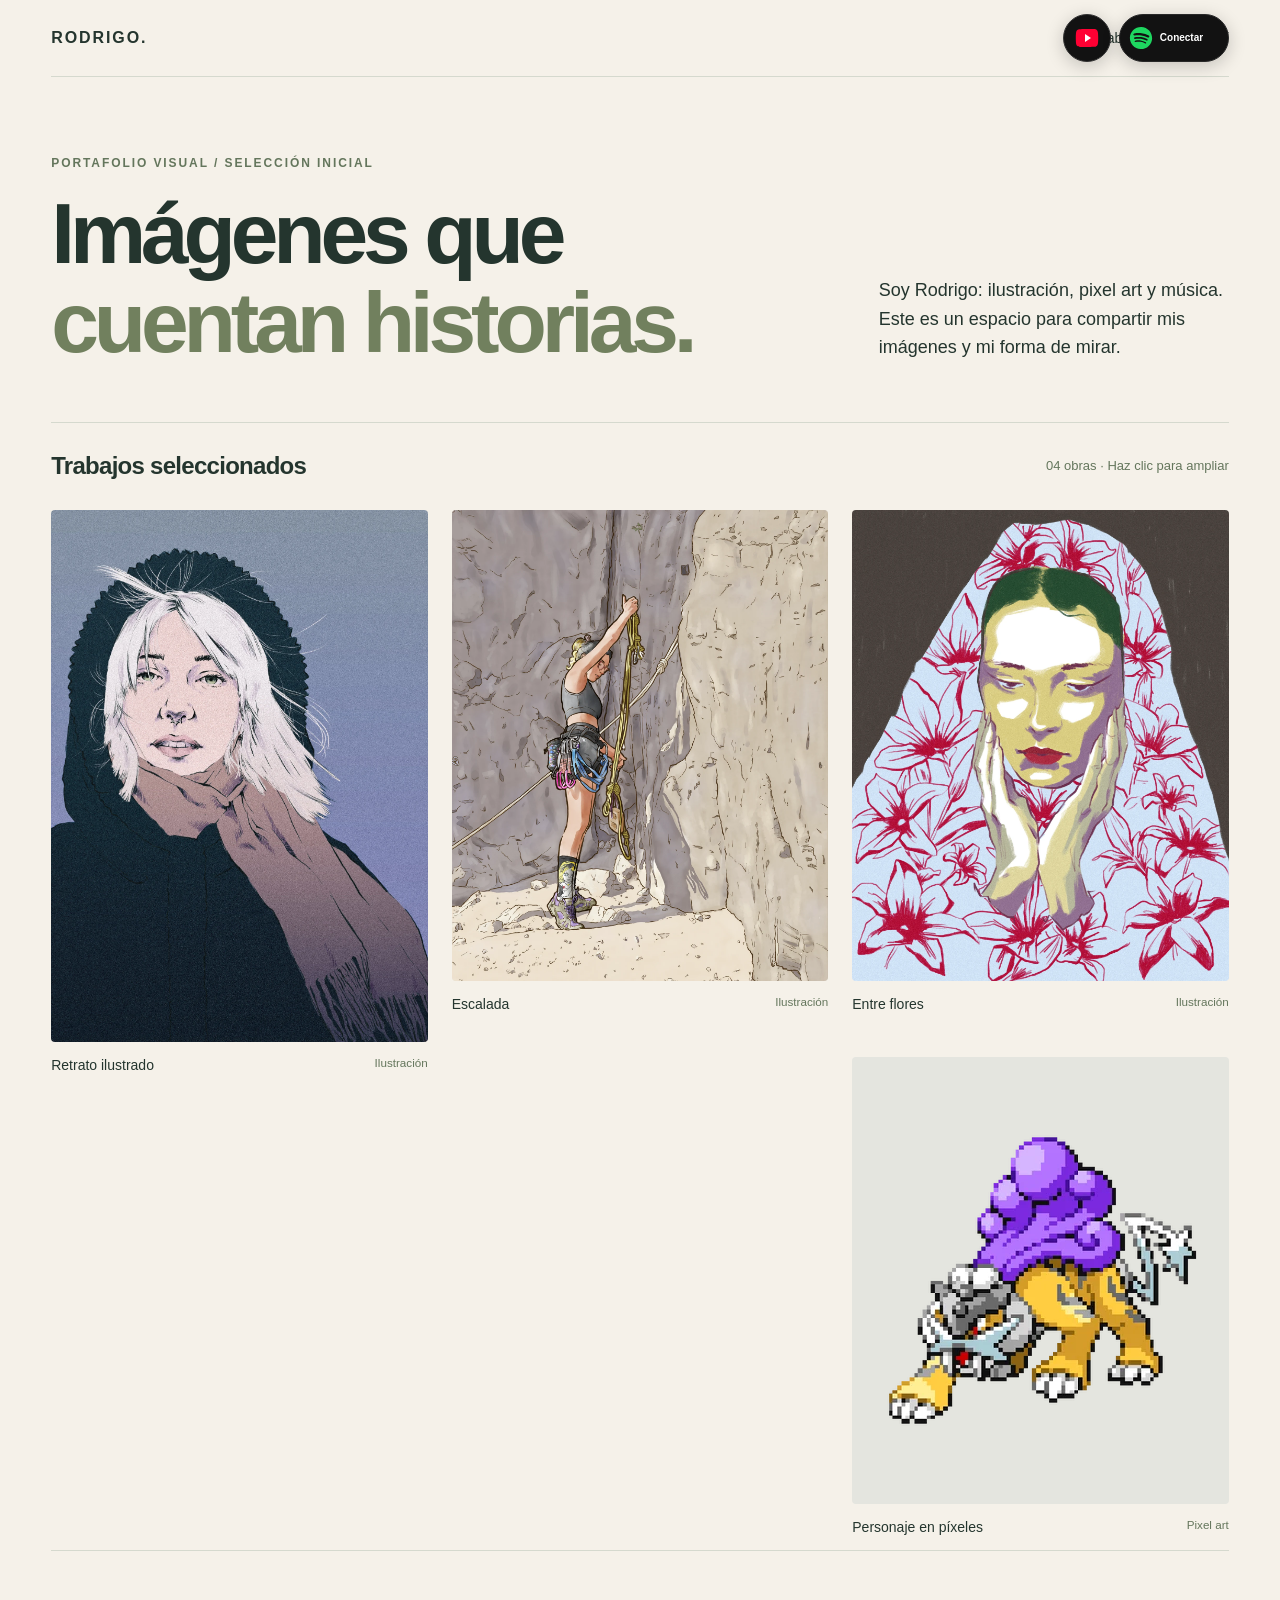
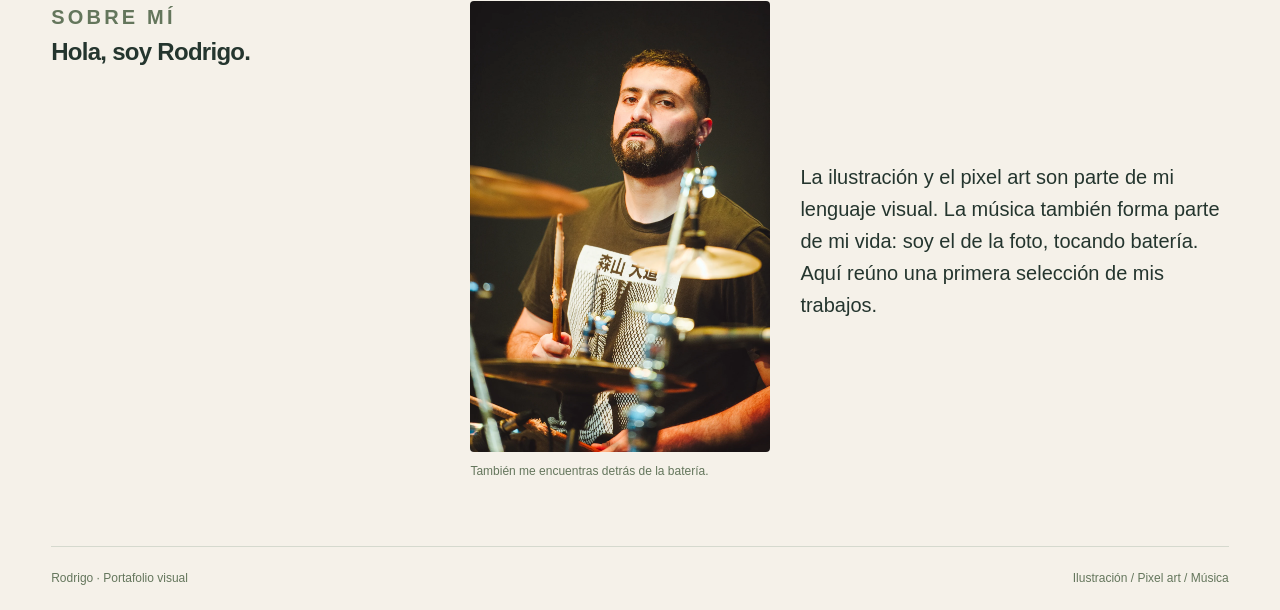
==== commit 1225f533: "Publish DAC-parity Spotify markup while preserving portfolio and YouTube" ====
--- a/index.html
+++ b/index.html
@@ -2,7 +2,7 @@
 <html lang="es"><head><meta charset="utf-8"><meta name="viewport" content="width=device-width, initial-scale=1"><title>Rodrigo | Portafolio visual</title>
 <style>
 *{box-sizing:border-box}html{scroll-behavior:smooth}body{margin:0;background:#f5f1e9;color:#24352e;font:16px/1.6 Arial,sans-serif}header,main,footer{width:92%;margin:auto}header{display:flex;justify-content:space-between;align-items:center;padding:25px 0;border-bottom:1px solid #d5d9ce}header strong{letter-spacing:.12em}nav{display:flex;gap:24px}a{color:inherit}nav a{text-decoration:none;font-size:14px}.hero{padding:65px 0 55px;display:flex;justify-content:space-between;align-items:end;gap:40px}.tag{text-transform:uppercase;letter-spacing:.16em;font-size:12px;font-weight:bold;color:#64765c}h1{font-size:clamp(48px,6.7vw,110px);line-height:1.04;letter-spacing:-.06em;margin:16px 0 0}h1 span{color:#71805e}.intro{max-width:350px;font-size:18px;margin-bottom:5px}.section-title{display:flex;justify-content:space-between;align-items:center;border-top:1px solid #d5d9ce;padding:20px 0}h2{font-size:24px;margin:0;letter-spacing:-.03em}.section-title p{font-size:13px;color:#64765c}.gallery{columns:3;column-gap:24px}.work{break-inside:avoid;margin:0 0 30px}.work button{display:block;width:100%;border:0;padding:0;background:#e7e5dc;cursor:zoom-in;overflow:hidden;border-radius:4px}.work img{display:block;width:100%;height:auto;transition:transform .35s}.work button:hover img{transform:scale(1.025)}.work figcaption{display:flex;justify-content:space-between;gap:15px;padding:12px 0;font-size:14px}.work small{color:#64765c}.pixel{background:#e4e5df!important;padding:55px 20px!important}.pixel img{max-width:364px;margin:auto;image-rendering:pixelated}.about{display:grid;grid-template-columns:1fr 2fr;gap:40px;padding:50px 0 65px;border-top:1px solid #d5d9ce}.about p{max-width:640px;font-size:20px;margin:0}footer{border-top:1px solid #d5d9ce;padding:22px 0;font-size:12px;color:#64765c;display:flex;justify-content:space-between}dialog{position:fixed;inset:0;border:0;padding:0;width:100vw;height:100dvh;max-width:none;max-height:none;background:#121713;color:white}dialog::backdrop{background:#121713}.tools{height:68px;display:flex;justify-content:space-between;align-items:center;padding:10px 4%;border-bottom:1px solid #ffffff22}.tools button{border:1px solid #ffffff55;border-radius:24px;background:transparent;color:white;padding:8px 15px;cursor:pointer;margin-left:6px}.stage{height:calc(100dvh - 68px);overflow:auto;display:flex;align-items:safe center;justify-content:safe center;padding:20px}.stage img{display:block;max-width:100%;max-height:100%;object-fit:contain}.stage.zoom img{max-width:none;max-height:none;width:auto;height:auto}.stage.zoom{align-items:start;justify-content:start}button:focus-visible,a:focus-visible{outline:3px solid #8b995c;outline-offset:5px}@media(min-width:1800px){.gallery{columns:4}}@media(max-width:900px){.gallery{columns:2}.hero{display:block}.intro{max-width:550px;margin-top:28px}}@media(max-width:560px){header,main,footer{width:94%}nav{gap:15px}.hero{padding:42px 0}.gallery{columns:1}.section-title p{display:none}.about{grid-template-columns:1fr;gap:20px}footer{display:block}.tools{padding:10px 3%}.tools span{font-size:13px}.tools button{padding:8px 12px}}
-.bio{display:grid;grid-template-columns:minmax(180px,300px) 1fr;gap:30px;align-items:center}.portrait{margin:0}.portrait img{display:block;width:100%;height:auto;border-radius:4px}.portrait figcaption{font-size:12px;color:#64765c;margin-top:10px}.bio p{font-size:20px}@media(max-width:900px){.about{grid-template-columns:1fr}.bio{grid-template-columns:minmax(150px,240px) 1fr}}@media(max-width:560px){.bio{grid-template-columns:1fr}.portrait{max-width:300px}} </style><link rel="stylesheet" href="spotify.css?v=33"><link rel="stylesheet" href="youtube.css?v=7"></head><body>
+.bio{display:grid;grid-template-columns:minmax(180px,300px) 1fr;gap:30px;align-items:center}.portrait{margin:0}.portrait img{display:block;width:100%;height:auto;border-radius:4px}.portrait figcaption{font-size:12px;color:#64765c;margin-top:10px}.bio p{font-size:20px}@media(max-width:900px){.about{grid-template-columns:1fr}.bio{grid-template-columns:minmax(150px,240px) 1fr}}@media(max-width:560px){.bio{grid-template-columns:1fr}.portrait{max-width:300px}} </style><link rel="stylesheet" href="spotify.css?v=34"><link rel="stylesheet" href="youtube.css?v=7"></head><body>
 <header><strong>RODRIGO.</strong><nav aria-label="Navegación principal"><a href="#trabajos">Trabajos</a><a href="#sobre-mi">Sobre mí</a></nav></header>
 <main><section class="hero"><div><p class="tag">Portafolio visual / Selección inicial</p><h1>Imágenes que<br><span>cuentan historias.</span></h1></div><p class="intro">Soy Rodrigo: ilustración, pixel art y música. Este es un espacio para compartir mis imágenes y mi forma de mirar.</p></section>
 <section id="trabajos"><div class="section-title"><h2>Trabajos seleccionados</h2><p>04 obras · Haz clic para ampliar</p></div><div class="gallery">
@@ -16,13 +16,14 @@
 <dialog id="viewer" aria-label="Visor de obra"><div class="tools"><span id="work-title"></span><div><button id="zoom" type="button">Zoom +</button><button id="close" type="button" aria-label="Cerrar visor">Cerrar ×</button></div></div><div class="stage" id="stage"><img id="full-image" alt=""></div></dialog>
 <script>
 const viewer=document.getElementById('viewer'),stage=document.getElementById('stage'),full=document.getElementById('full-image'),zoom=document.getElementById('zoom');document.querySelectorAll('.work button').forEach(button=>button.addEventListener('click',()=>{const img=button.querySelector('img');full.src=img.getAttribute('src');full.alt=img.alt;full.style.imageRendering=button.classList.contains('pixel')?'pixelated':'auto';document.getElementById('work-title').textContent=button.dataset.title;stage.classList.remove('zoom');zoom.textContent='Zoom +';viewer.showModal();document.body.style.overflow='hidden'}));zoom.addEventListener('click',()=>{const active=stage.classList.toggle('zoom');zoom.textContent=active?'Ajustar':'Zoom +';if(active){full.style.width=Math.max(full.naturalWidth,stage.clientWidth*1.5)+'px';full.style.height='auto'}else{full.style.width='';full.style.height=''}});document.getElementById('close').addEventListener('click',()=>viewer.close());viewer.addEventListener('close',()=>{document.body.style.overflow='';full.style.width='';full.style.height=''});
-</script><aside class="spotify-widget sp-idle" aria-label="Reproductor de Spotify"><div class="sp-compact" tabindex="0" role="group" aria-label="Controles compactos de Spotify"><img class="sp-brand-icon" src="spotify-icon.svg" alt="Spotify"><div id="sp-mini" hidden><button id="sp-mini-prev" data-sp-control disabled aria-label="Canción anterior">⏮</button><button id="sp-mini-play" data-sp-control disabled aria-label="Reproducir">▶</button><button id="sp-mini-next" data-sp-control disabled aria-label="Canción siguiente">⏭</button></div><button id="sp-toggle" aria-expanded="false" aria-controls="sp-panel" aria-label="Ampliar reproductor Spotify"><span class="sp-mini-meta"><span id="sp-mini-name">Conectar</span><small id="sp-mini-artist"></small></span><span aria-hidden="true">⌄</span></button></div>
-<section id="sp-panel" hidden aria-label="Música en Spotify"><div class="sp-heading"><a href="https://open.spotify.com/" target="_blank" rel="noopener noreferrer" aria-label="Spotify"><img src="spotify-logo.svg" alt="Spotify"></a><button id="sp-logout" class="sp-power" aria-label="Desconectar Spotify" title="Desconectar Spotify" hidden>⏻</button></div>
+</script><div id="spotify-portfolio"><aside class="spotify-widget sp-idle" aria-label="Reproductor de Spotify"><div class="sp-compact" tabindex="0" role="group" aria-label="Controles compactos de Spotify"><img class="sp-brand-icon" src="[data-uri]" alt="Spotify"><div id="sp-mini" hidden><button id="sp-mini-prev" data-sp-control disabled aria-label="Canción anterior">⏮</button><button id="sp-mini-play" data-sp-control disabled aria-label="Reproducir">▶</button><button id="sp-mini-next" data-sp-control disabled aria-label="Canción siguiente">⏭</button></div><button id="sp-toggle" aria-expanded="false" aria-controls="sp-panel" aria-label="Ampliar reproductor Spotify"><span class="sp-mini-meta"><span id="sp-mini-name">Conectar</span><small id="sp-mini-artist"></small></span><span aria-hidden="true">⌄</span></button></div>
+<section id="sp-panel" hidden aria-label="Música en Spotify"><div class="sp-heading"><a href="https://open.spotify.com/" target="_blank" rel="noopener noreferrer" aria-label="Spotify"><img src="[data-uri]" alt="Spotify"></a><button id="sp-search-expand" type="button" aria-label="Buscar música" title="Buscar música"><svg viewBox="0 0 24 24" fill="none" stroke="currentColor" stroke-width="2" aria-hidden="true"><circle cx="10.5" cy="10.5" r="6.5"/><path d="m16 16 5 5"/></svg></button><button id="sp-logout" class="sp-power" aria-label="Desconectar Spotify" title="Desconectar Spotify" hidden><svg viewBox="0 0 24 24" width="23" height="23" fill="none" stroke="currentColor" stroke-width="2" stroke-linecap="round" aria-hidden="true"><path d="M12 3v9M6.3 5.8a9 9 0 1 0 11.4 0"/></svg></button></div>
 <div class="sp-search-area" hidden><form id="sp-search"><label class="sp-sr" for="sp-query">Buscar canciones o artistas</label><div><button type="submit" data-sp-control disabled aria-label="Buscar"><svg viewBox="0 0 24 24" fill="none" stroke="currentColor" stroke-width="2" aria-hidden="true"><circle cx="10.5" cy="10.5" r="6.5"/><path d="m16 16 5 5"/></svg></button><input id="sp-query" type="search" placeholder="Buscar música" required maxlength="200" autocomplete="off"></div></form><ul id="sp-results" hidden aria-label="Resultados de búsqueda"></ul></div>
-<p id="sp-status" role="status" hidden></p><button id="sp-login" class="sp-primary">Conectar Spotify</button>
-<div id="sp-connected" hidden><div class="sp-now"><a id="sp-open" target="_blank" rel="noopener noreferrer" aria-label="Ver canción en Spotify" hidden><img id="sp-cover" alt="Portada del álbum" hidden></a><div class="sp-info"><strong id="sp-track">Tu música, aquí</strong><small id="sp-artist"></small></div></div><div class="sp-timeline"><input id="sp-progress" type="range" min="0" max="1000" step="1" value="0" disabled aria-label="Posición de la canción"><div><span id="sp-elapsed">0:00</span><span id="sp-duration">0:00</span></div></div>
-<div class="sp-controls"><button id="sp-shuffle" data-sp-control disabled aria-label="Activar reproducción aleatoria" aria-pressed="false" title="Reproducción aleatoria"><svg viewBox="0 0 24 24" fill="none" stroke="currentColor" stroke-width="1.8" aria-hidden="true"><path d="M3 6h3c4 0 8 12 12 12h3M3 18h3c4 0 8-12 12-12h3M18 3l3 3-3 3m0 6l3 3-3 3"/></svg></button><button id="sp-prev" data-sp-control disabled aria-label="Canción anterior">⏮</button><button id="sp-play" data-sp-control disabled aria-label="Reproducir">▶</button><button id="sp-next" data-sp-control disabled aria-label="Canción siguiente">⏭</button><button id="sp-here" class="sp-tooltip" data-sp-control disabled aria-label="Escuchar en este navegador" data-tip="Escuchar en este navegador"><svg viewBox="0 0 24 24" fill="none" stroke="currentColor" stroke-width="1.7" aria-hidden="true"><rect x="3" y="4" width="18" height="13" rx="2"/><path d="M8 21h8m-4-4v4"/></svg></button></div>
-<div class="sp-bottom"><span id="sp-device"></span><label class="sp-volume"><span class="sp-sr">Volumen</span><svg viewBox="0 0 24 24" fill="none" stroke="currentColor" stroke-width="1.7" aria-hidden="true"><path d="M11 5 6 9H3v6h3l5 4V5Zm4 3a6 6 0 0 1 0 8"/></svg><input id="sp-volume" type="range" min="0" max="100" value="70" data-sp-control disabled></label></div>
-<section id="sp-library" aria-label="Tu biblioteca"><div class="sp-library-scroll"><h3>Tu biblioteca</h3><p id="sp-library-status" role="status" hidden></p><button id="sp-library-auth" hidden>Conectar mis playlists</button><ul id="sp-playlists"></ul><section id="sp-selected" hidden><h3><a id="sp-playlist-open" target="_blank" rel="noopener noreferrer"><span id="sp-selected-title"></span></a></h3><ul id="sp-playlist-tracks"></ul><button id="sp-more-tracks" hidden>Más canciones</button></section><section id="sp-recents" aria-label="Discos, artistas y playlists recientes"><h3>Recientes</h3><button id="sp-recents-auth" hidden>Conectar recientes</button><p id="sp-recents-status" hidden role="status"></p><ul id="sp-recent-items"></ul></section></div></section></div></section></aside>
+<p id="sp-status" role="status" hidden></p><button id="sp-login" class="sp-primary"><img src="[data-uri]" alt="" aria-hidden="true"><span>Conectar con Spotify</span></button>
+<div id="sp-connected" hidden><div class="sp-now"><a id="sp-open" target="_blank" rel="noopener noreferrer" aria-label="Ver canción en Spotify" hidden><img id="sp-cover" alt="Portada del álbum" hidden></a><div class="sp-info"><span id="sp-device"></span><strong id="sp-track">Tu música, aquí</strong><small id="sp-artist"></small></div></div><div class="sp-timeline"><input id="sp-progress" type="range" min="0" max="1000" step="1" value="0" aria-label="Posición de la canción" disabled><div><span id="sp-elapsed">0:00</span><span id="sp-duration">0:00</span></div></div>
+<div class="sp-controls"><button id="sp-shuffle" data-sp-control disabled aria-label="Activar reproducción aleatoria" aria-pressed="false" title="Reproducción aleatoria"><svg viewBox="0 0 24 24" fill="none" stroke="currentColor" stroke-width="1.8" aria-hidden="true"><path d="M3 6h3c4 0 8 12 12 12h3M3 18h3c4 0 8-12 12-12h3M18 3l3 3-3 3m0 6l3 3-3 3"/></svg></button><button id="sp-queue" aria-label="Ver cola de reproducción" aria-expanded="false" title="Cola de reproducción"><svg viewBox="0 0 24 24" fill="none" stroke="currentColor" stroke-width="1.8" aria-hidden="true"><path d="M3 5h13M3 10h13M3 15h7"/><path d="m15 14 6 4-6 4z"/></svg></button><button id="sp-prev" data-sp-control disabled aria-label="Canción anterior">⏮</button><button id="sp-play" data-sp-control disabled aria-label="Reproducir">▶</button><button id="sp-next" data-sp-control disabled aria-label="Canción siguiente">⏭</button><label class="sp-volume"><span class="sp-sr">Volumen</span><svg viewBox="0 0 24 24" fill="none" stroke="currentColor" stroke-width="1.7" aria-hidden="true"><path d="M11 5 6 9H3v6h3l5 4V5Zm4 3a6 6 0 0 1 0 8"/></svg><input id="sp-volume" type="range" min="0" max="100" value="70" data-sp-control disabled></label><button id="sp-here" class="sp-tooltip" data-sp-control disabled aria-label="Escuchar en este navegador" data-tip="Escuchar en este navegador"><svg viewBox="0 0 24 24" fill="none" stroke="currentColor" stroke-width="1.7" aria-hidden="true"><rect x="3" y="4" width="18" height="13" rx="2"/><path d="M8 21h8m-4-4v4"/></svg></button></div>
 
-<script src="spotify.js?v=34" defer></script><script src="youtube-config.js?v=2"></script><script src="youtube.js?v=9" defer></script><script src="youtube-account.js?v=3" defer></script></body></html>
+<section id="sp-library" aria-label="Tu biblioteca"><div class="sp-library-scroll"><h3>Tu biblioteca</h3><p id="sp-library-status" role="status" hidden></p><button id="sp-library-auth" hidden>Conectar mis playlists</button><ul id="sp-playlists"></ul><button id="sp-more-playlists" hidden>Más playlists</button><section id="sp-selected" hidden><h3><a id="sp-playlist-open" target="_blank" rel="noopener noreferrer"><span id="sp-selected-title"></span></a></h3><ul id="sp-playlist-tracks"></ul><button id="sp-more-tracks" hidden>Más canciones</button></section><section id="sp-recents" aria-label="Discos, artistas y playlists recientes"><h3>Recientes</h3><button id="sp-recents-auth" hidden>Conectar recientes</button><p id="sp-recents-status" hidden role="status"></p><ul id="sp-recent-items"></ul></section></div></section></div></section></aside>
+</div>
+
+<script src="spotify.js?v=35" defer></script><script src="youtube-config.js?v=2"></script><script src="youtube.js?v=9" defer></script><script src="youtube-account.js?v=3" defer></script></body></html>
--- a/spotify.css
+++ b/spotify.css
@@ -1,106 +1,150 @@
-.spotify-widget{position:fixed;top:14px;right:4%;z-index:20;font:13px/1.4 Arial,sans-serif;color:#fff;color-scheme:dark}.spotify-widget *{box-sizing:border-box}.spotify-widget [hidden]{display:none!important}.spotify-widget button{font:inherit;color:inherit;border:0;background:transparent;cursor:pointer}.spotify-widget button:disabled{opacity:.35;cursor:default}.spotify-widget button:focus-visible,.spotify-widget a:focus-visible{outline:2px solid #1ed760;outline-offset:3px}.spotify-widget a{color:inherit;text-decoration:none}.spotify-widget a:hover{text-decoration:underline}.sp-compact{display:flex;align-items:center;gap:8px;padding:6px 10px;background:#121212;border:1px solid #282828;border-radius:30px;box-shadow:0 4px 18px #0003;max-width:420px}.sp-brand-icon{width:24px;height:24px;flex-shrink:0}.sp-compact button{padding:5px;font-size:15px}.sp-compact #sp-mini{display:flex;gap:3px;align-items:center}#sp-toggle{display:flex;gap:12px;align-items:center;text-align:left;min-width:60px}.sp-mini-meta{display:block;max-width:170px}#sp-mini-name,#sp-mini-artist{display:block;white-space:nowrap;overflow:hidden;text-overflow:ellipsis}#sp-mini-name{font-size:12px;font-weight:600}#sp-mini-artist{font-size:10px;color:#b3b3b3;margin-top:2px}#sp-toggle>span:last-child{color:#b3b3b3}header{padding-right:420px}#sp-panel{position:absolute;top:58px;right:0;width:min(310px,94vw);max-height:calc(100dvh - 100px);overflow-y:auto;overscroll-behavior:contain;padding:16px;background:#121212;border:1px solid #292929;border-radius:20px;box-shadow:0 15px 45px #0006;scrollbar-width:thin;scrollbar-color:#555 transparent}.sp-heading{display:flex;align-items:center;justify-content:space-between;margin-bottom:14px}.sp-heading img{display:block;width:80px;height:auto}.sp-power{width:30px;height:30px;border-radius:50%;font-size:23px!important;color:#1ed760!important}.sp-power:hover{background:#282828}#sp-search>div{display:flex;align-items:center;background:#242424;border:1px solid transparent;border-radius:22px;padding:0 9px}#sp-search>div:focus-within{border-color:#777}#sp-search button{padding:7px 3px;display:flex}#sp-search svg{width:17px;height:17px;color:#b3b3b3}#sp-query{width:100%;min-width:0;border:0;outline:0;background:transparent;color:white;font:12px Arial,sans-serif;padding:11px 8px}#sp-query::placeholder{color:#b3b3b3}#sp-status,#sp-library-status{font-size:11px;color:#b3b3b3;margin:10px 0}.sp-primary,#sp-library-auth{background:#1ed760!important;color:#000!important;font-weight:600!important;border-radius:24px;padding:10px 16px;margin-top:14px;width:100%}.sp-now{display:flex;align-items:center;gap:13px;margin:17px 0 13px}.sp-now img{width:76px;height:76px;object-fit:contain;border-radius:4px;display:block}.sp-info{min-width:0}.sp-info strong{font-size:15px;font-weight:600;display:block;line-height:1.3}.sp-info small{font-size:11px;color:#b3b3b3;display:block;margin-top:4px}.sp-timeline>div{display:flex;justify-content:space-between;color:#b3b3b3;font-size:9px;margin-top:5px}.sp-controls{display:flex;justify-content:center;align-items:center;gap:23px;margin:8px 0;position:relative;padding-right:0}.sp-controls>button{font-size:20px;padding:4px;color:#ddd}#sp-play{background:#1ed760;border-radius:50%;width:37px;height:37px;color:#000;font-size:19px}#sp-here{position:absolute;right:0;width:25px;height:27px;color:#b3b3b3}#sp-here svg{width:17px;height:17px;display:block}.sp-tooltip::after{content:attr(data-tip);position:absolute;right:0;bottom:calc(100% + 8px);width:max-content;max-width:240px;padding:7px 10px;background:#353535;color:#fff;border-radius:6px;font-size:11px;opacity:0;pointer-events:none;transition:opacity .15s;box-shadow:0 3px 12px #0007}.sp-tooltip:hover::after,.sp-tooltip:focus-visible::after{opacity:1}.sp-bottom{display:flex;justify-content:space-between;align-items:center;gap:10px;color:#999;font-size:9px;margin:10px 0 17px}#sp-device{max-width:150px;overflow:hidden;text-overflow:ellipsis;white-space:nowrap}.sp-volume{display:flex;align-items:center;gap:5px}.sp-volume svg{width:14px;height:14px}.sp-volume input{width:62px;height:3px;accent-color:#1ed760}#sp-library{border-top:1px solid #282828;padding-top:12px}#sp-library h3{font-size:12px;margin:0 0 12px;color:#dedede;font-weight:600}#sp-playlists{display:grid;grid-template-columns:repeat(2,minmax(0,1fr));gap:11px;list-style:none;padding:0;margin:0}#sp-playlists li{position:relative;background:#1b1b1b;border-radius:10px;overflow:hidden;min-width:0}#sp-playlists .sp-card{display:block;width:100%;padding:8px;text-align:left;border-radius:10px}#sp-playlists .sp-card:hover{background:#292929}.sp-card-cover{display:block;aspect-ratio:1;background:#282828;border-radius:4px;margin-bottom:8px;overflow:hidden}.sp-card-cover img{display:block;width:100%;height:100%;object-fit:contain}.sp-card-cover:empty::before{content:'♫';display:grid;place-items:center;height:100%;font-size:40px;color:#555}.sp-card-name{display:block;font-size:11px;font-weight:600;line-height:1.3;padding-right:13px;white-space:nowrap;overflow:hidden;text-overflow:ellipsis}.sp-card-name:hover{text-decoration:underline}#sp-playlists .sp-pin{position:absolute;right:4px;bottom:5px;padding:3px;font-size:14px;color:#aaa}#sp-playlists .sp-pin[aria-pressed=true]{color:#1ed760}.sp-card-link{position:absolute;inset:8px 8px auto;height:calc(100% - 41px);border-radius:4px}.sp-card-link:focus-visible{outline:2px solid #1ed760}#sp-selected{margin-top:15px}#sp-results,#sp-playlist-tracks{list-style:none;padding:0;margin:10px 0;max-height:230px;overflow:auto}#sp-results li,#sp-playlist-tracks li{display:flex;align-items:center}#sp-results button,#sp-playlist-tracks button{display:block;text-align:left;flex:1;padding:8px 5px;border-radius:6px;min-width:0}#sp-results button:hover,#sp-playlist-tracks button:hover{background:#252525}#sp-results span,#sp-playlist-tracks span{font-size:12px;display:block}#sp-results small,#sp-playlist-tracks small{font-size:10px;display:block;color:#aaa}.sp-track-link{font-size:15px;padding:6px;color:#999!important}#sp-more-playlists,#sp-more-tracks{font-size:11px;color:#b3b3b3;margin-top:12px;padding:5px}.sp-sr{position:absolute;width:1px;height:1px;padding:0;margin:-1px;overflow:hidden;clip:rect(0,0,0,0);white-space:nowrap;border:0}@media(max-width:1000px){header nav{display:none}header{padding-right:350px}}@media(max-width:560px){.spotify-widget{right:3%;top:14px}.sp-compact{gap:5px;padding:6px 8px}.sp-brand-icon{width:21px;height:21px}.sp-mini-meta{max-width:100px}.sp-compact button{font-size:13px;padding:4px}.sp-compact #sp-mini{gap:0}#sp-toggle{gap:4px}header{padding-right:270px}#sp-panel{top:55px;width:min(300px,94vw)}}
+#spotify-portfolio .spotify-widget button{display:inline-block;min-height:0;padding:0;border-radius:0;line-height:inherit;letter-spacing:normal;text-transform:none}#spotify-portfolio .spotify-widget input{min-height:0;box-shadow:none;margin:0}#spotify-portfolio .spotify-widget label{margin:0;font:inherit}#spotify-portfolio .spotify-widget h3,#spotify-portfolio .spotify-widget h4{color:#fff;margin:0}#spotify-portfolio .spotify-widget p{color:#b3b3b3}#spotify-portfolio .spotify-widget ul{list-style:none;margin-left:0}#spotify-portfolio .spotify-widget{position:fixed;top:14px;right:4%;z-index:20;font:13px/1.4 Arial,sans-serif;color:#fff;color-scheme:dark}#spotify-portfolio .spotify-widget *{box-sizing:border-box}#spotify-portfolio .spotify-widget [hidden]{display:none!important}#spotify-portfolio .spotify-widget button{font:inherit;color:inherit;border:0;background:transparent;cursor:pointer}#spotify-portfolio .spotify-widget button:disabled{opacity:.35;cursor:default}#spotify-portfolio .spotify-widget button:focus-visible,#spotify-portfolio .spotify-widget a:focus-visible{outline:2px solid #1ed760;outline-offset:3px}#spotify-portfolio .spotify-widget a{color:inherit;text-decoration:none}#spotify-portfolio .spotify-widget a:hover{text-decoration:underline}#spotify-portfolio .sp-compact{display:flex;align-items:center;gap:8px;padding:6px 10px;background:#121212;border:1px solid #282828;border-radius:30px;box-shadow:0 4px 18px #0003;max-width:420px}#spotify-portfolio .sp-brand-icon{width:24px;height:24px;flex-shrink:0}#spotify-portfolio .sp-compact button{padding:5px;font-size:15px}#spotify-portfolio .sp-compact #sp-mini{display:flex;gap:3px;align-items:center}#spotify-portfolio #sp-toggle{display:flex;gap:12px;align-items:center;text-align:left;min-width:60px}#spotify-portfolio .sp-mini-meta{display:block;max-width:170px}#spotify-portfolio #sp-mini-name,#spotify-portfolio #sp-mini-artist{display:block;white-space:nowrap;overflow:hidden;text-overflow:ellipsis}#spotify-portfolio #sp-mini-name{font-size:12px;font-weight:600}#spotify-portfolio #sp-mini-artist{font-size:10px;color:#b3b3b3;margin-top:2px}#spotify-portfolio #sp-toggle>span:last-child{color:#b3b3b3}#spotify-portfolio #sp-panel{position:absolute;top:58px;right:0;width:min(310px,94vw);max-height:calc(100dvh - 100px);overflow-y:auto;overscroll-behavior:contain;padding:16px;background:#121212;border:1px solid #292929;border-radius:20px;box-shadow:0 15px 45px #0006;scrollbar-width:thin;scrollbar-color:#555 transparent}#spotify-portfolio .sp-heading{display:flex;align-items:center;justify-content:space-between;margin-bottom:14px}#spotify-portfolio .sp-heading img{display:block;width:80px;height:auto}#spotify-portfolio .sp-power{width:30px;height:30px;border-radius:50%;font-size:23px!important;color:#1ed760!important}#spotify-portfolio .sp-power:hover{background:#282828}#spotify-portfolio #sp-search>div{display:flex;align-items:center;background:#242424;border:1px solid transparent;border-radius:22px;padding:0 9px}#spotify-portfolio #sp-search>div:focus-within{border-color:#777}#spotify-portfolio #sp-search button{padding:7px 3px;display:flex}#spotify-portfolio #sp-search svg{width:17px;height:17px;color:#b3b3b3}#spotify-portfolio #sp-query{width:100%;min-width:0;border:0;outline:0;background:transparent;color:white;font:12px Arial,sans-serif;padding:11px 8px}#spotify-portfolio #sp-query::placeholder{color:#b3b3b3}#spotify-portfolio #sp-status,#spotify-portfolio #sp-library-status{font-size:11px;color:#b3b3b3;margin:10px 0}#spotify-portfolio .sp-primary,#spotify-portfolio #sp-library-auth{background:#1ed760!important;color:#000!important;font-weight:600!important;border-radius:24px;padding:10px 16px;margin-top:14px;width:100%}#spotify-portfolio .sp-now{display:flex;align-items:center;gap:13px;margin:17px 0 13px}#spotify-portfolio .sp-now img{width:76px;height:76px;object-fit:contain;border-radius:4px;display:block}#spotify-portfolio .sp-info{min-width:0}#spotify-portfolio .sp-info strong{font-size:15px;font-weight:600;display:block;line-height:1.3}#spotify-portfolio .sp-info small{font-size:11px;color:#b3b3b3;display:block;margin-top:4px}#spotify-portfolio .sp-timeline progress{width:100%;height:4px;display:block;border:0;accent-color:#1ed760}#spotify-portfolio .sp-timeline progress::-webkit-progress-bar{background:#424242;border-radius:4px}#spotify-portfolio .sp-timeline progress::-webkit-progress-value{background:#1ed760;border-radius:4px}#spotify-portfolio .sp-timeline>div{display:flex;justify-content:space-between;color:#b3b3b3;font-size:9px;margin-top:5px}#spotify-portfolio .sp-controls{display:flex;justify-content:center;align-items:center;gap:23px;margin:8px 0;position:relative;padding-right:0}#spotify-portfolio .sp-controls>button{font-size:20px;padding:4px;color:#ddd}#spotify-portfolio #sp-play{background:#1ed760;border-radius:50%;width:37px;height:37px;color:#000;font-size:19px}#spotify-portfolio #sp-here{position:absolute;right:0;width:25px;height:27px;color:#b3b3b3}#spotify-portfolio #sp-here svg{width:17px;height:17px;display:block}#spotify-portfolio .sp-tooltip::after{content:attr(data-tip);position:absolute;right:0;bottom:calc(100% + 8px);width:max-content;max-width:240px;padding:7px 10px;background:#353535;color:#fff;border-radius:6px;font-size:11px;opacity:0;pointer-events:none;transition:opacity .15s;box-shadow:0 3px 12px #0007}#spotify-portfolio .sp-tooltip:hover::after,#spotify-portfolio .sp-tooltip:focus-visible::after{opacity:1}#spotify-portfolio .sp-bottom{display:flex;justify-content:space-between;align-items:center;gap:10px;color:#999;font-size:9px;margin:10px 0 17px}#spotify-portfolio #sp-device{max-width:150px;overflow:hidden;text-overflow:ellipsis;white-space:nowrap}#spotify-portfolio .sp-volume{display:flex;align-items:center;gap:5px}#spotify-portfolio .sp-volume svg{width:14px;height:14px}#spotify-portfolio .sp-volume input{width:62px;height:3px;accent-color:#1ed760}#spotify-portfolio #sp-library{border-top:1px solid #282828;padding-top:12px}#spotify-portfolio #sp-library h3{font-size:12px;margin:0 0 12px;color:#dedede;font-weight:600}#spotify-portfolio #sp-playlists{display:grid;grid-template-columns:repeat(2,minmax(0,1fr));gap:11px;list-style:none;padding:0;margin:0}#spotify-portfolio #sp-playlists li{position:relative;background:#1b1b1b;border-radius:10px;overflow:hidden;min-width:0}#spotify-portfolio #sp-playlists .sp-card{display:block;width:100%;padding:8px;text-align:left;border-radius:10px}#spotify-portfolio #sp-playlists .sp-card:hover{background:#292929}#spotify-portfolio .sp-card-cover{display:block;aspect-ratio:1;background:#282828;border-radius:4px;margin-bottom:8px;overflow:hidden}#spotify-portfolio .sp-card-cover img{display:block;width:100%;height:100%;object-fit:contain}#spotify-portfolio .sp-card-cover:empty::before{content:'♫';display:grid;place-items:center;height:100%;font-size:40px;color:#555}#spotify-portfolio .sp-card-name{display:block;font-size:11px;font-weight:600;line-height:1.3;padding-right:13px;white-space:nowrap;overflow:hidden;text-overflow:ellipsis}#spotify-portfolio .sp-card-name:hover{text-decoration:underline}#spotify-portfolio #sp-playlists .sp-pin{position:absolute;right:4px;bottom:5px;padding:3px;font-size:14px;color:#aaa}#spotify-portfolio #sp-playlists .sp-pin[aria-pressed=true]{color:#1ed760}#spotify-portfolio .sp-card-link{position:absolute;inset:8px 8px auto;height:calc(100% - 41px);border-radius:4px}#spotify-portfolio .sp-card-link:focus-visible{outline:2px solid #1ed760}#spotify-portfolio #sp-selected{margin-top:15px}#spotify-portfolio #sp-results,#spotify-portfolio #sp-playlist-tracks{list-style:none;padding:0;margin:10px 0;max-height:230px;overflow:auto}#spotify-portfolio #sp-results li,#spotify-portfolio #sp-playlist-tracks li{display:flex;align-items:center}#spotify-portfolio #sp-results button,#spotify-portfolio #sp-playlist-tracks button{display:block;text-align:left;flex:1;padding:8px 5px;border-radius:6px;min-width:0}#spotify-portfolio #sp-results button:hover,#spotify-portfolio #sp-playlist-tracks button:hover{background:#252525}#spotify-portfolio #sp-results span,#spotify-portfolio #sp-playlist-tracks span{font-size:12px;display:block}#spotify-portfolio #sp-results small,#spotify-portfolio #sp-playlist-tracks small{font-size:10px;display:block;color:#aaa}#spotify-portfolio .sp-track-link{font-size:15px;padding:6px;color:#999!important}#spotify-portfolio #sp-more-playlists,#spotify-portfolio #sp-more-tracks{font-size:11px;color:#b3b3b3;margin-top:12px;padding:5px}#spotify-portfolio .sp-sr{position:absolute;width:1px;height:1px;padding:0;margin:-1px;overflow:hidden;clip:rect(0,0,0,0);white-space:nowrap;border:0}@media(max-width:1000px){}@media(max-width:560px){#spotify-portfolio .spotify-widget{right:3%;top:14px}#spotify-portfolio .sp-compact{gap:5px;padding:6px 8px}#spotify-portfolio .sp-brand-icon{width:21px;height:21px}#spotify-portfolio .sp-mini-meta{max-width:100px}#spotify-portfolio .sp-compact button{font-size:13px;padding:4px}#spotify-portfolio .sp-compact #sp-mini{gap:0}#spotify-portfolio #sp-toggle{gap:4px}#spotify-portfolio #sp-panel{top:55px;width:min(300px,94vw)}}#spotify-portfolio #sp-playlists .sp-card{padding-bottom:0}#spotify-portfolio .sp-card-cover{margin-bottom:0}#spotify-portfolio .sp-card-name{margin:8px 8px 10px;padding-right:15px}#spotify-portfolio #sp-playlists .sp-pin{bottom:7px}#spotify-portfolio #sp-selected-title{font-size:12px}#spotify-portfolio /* Fixed player,#spotify-portfolio independently scrolling library. */
+#sp-panel{overflow:hidden;display:flex;flex-direction:column;width:min(340px,94vw);max-height:calc(100dvh - 100px);padding-bottom:0}#spotify-portfolio #sp-connected{display:flex;flex-direction:column;min-height:0;overflow:hidden}#spotify-portfolio #sp-connected>.sp-now,#spotify-portfolio #sp-connected>.sp-timeline,#spotify-portfolio #sp-connected>.sp-controls,#spotify-portfolio #sp-connected>.sp-bottom{flex-shrink:0}#spotify-portfolio #sp-library{display:flex;flex-direction:column;min-height:0;overflow:hidden;margin:0 -16px;padding:0;border-top:1px solid #282828}#spotify-portfolio .sp-library-scroll{overflow-y:auto;overscroll-behavior:contain;min-height:0;padding:13px 16px 16px;max-height:260px;scrollbar-width:thin;scrollbar-color:#555 transparent}#spotify-portfolio #sp-playlists{grid-template-columns:repeat(4,minmax(0,1fr));gap:7px}#spotify-portfolio #sp-playlists .sp-card{padding:5px 5px 0}#spotify-portfolio .sp-card-name{font-size:9px;margin:6px 5px 8px;padding-right:0}#spotify-portfolio #sp-playlists .sp-pin{position:absolute;right:2px;top:2px;bottom:auto;width:20px;height:20px;font-size:12px;background:#121212df;border-radius:50%;padding:0}#spotify-portfolio .sp-card-cover:empty::before{font-size:24px}#spotify-portfolio #sp-more-playlists{font-size:10px;margin-top:7px;padding:3px}#spotify-portfolio #sp-recents{border-top:1px solid #292929;margin-top:12px;padding-top:12px}#spotify-portfolio #sp-recents h3{margin-bottom:9px}#spotify-portfolio #sp-recent-items{display:flex;gap:8px;list-style:none;padding:0;margin:0;overflow-x:auto;scrollbar-width:thin}#spotify-portfolio #sp-recent-items li{width:37px;flex:0 0 37px;min-width:0}#spotify-portfolio #sp-recent-items button{display:block;padding:0;width:32px;height:32px;border-radius:4px;background:#242424}#spotify-portfolio #sp-recent-items img{display:block;width:32px;height:32px;border-radius:4px;object-fit:contain}#spotify-portfolio #sp-recent-items a{display:block;overflow:hidden;text-overflow:ellipsis;white-space:nowrap;font-size:8px;color:#aaa;margin-top:4px}#spotify-portfolio #sp-recents-auth{font-size:10px;color:#aaa;padding:4px 0}#spotify-portfolio #sp-recents-status{font-size:10px;color:#aaa}#spotify-portfolio #sp-results{flex-shrink:0;max-height:120px}#spotify-portfolio #sp-selected{margin-top:13px}#spotify-portfolio #sp-playlist-tracks{max-height:none}@media(max-height:650px){#spotify-portfolio .sp-now{margin:10px 0}#spotify-portfolio .sp-now img{width:58px;height:58px}#spotify-portfolio .sp-bottom{margin-bottom:10px}#spotify-portfolio #sp-panel{top:54px}#spotify-portfolio .sp-library-scroll{max-height:170px}}#spotify-portfolio #sp-playlists{display:grid;grid-template-columns:none;grid-auto-flow:column;grid-auto-columns:calc((100% - 21px)/4);overflow-x:auto;scroll-snap-type:x mandatory;padding-bottom:5px;scrollbar-width:thin;scrollbar-color:#444 transparent}#spotify-portfolio #sp-playlists li{scroll-snap-align:start}#spotify-portfolio #sp-playlists .sp-pin{top:auto;bottom:0;right:0;width:17px;height:17px;border-radius:5px;background:#1b1b1b}#spotify-portfolio .sp-card-name{padding-right:10px}#spotify-portfolio #sp-here.sp-device-active{color:#1ed760}#spotify-portfolio #sp-recent-items li[data-type="artist"] img,#spotify-portfolio #sp-recent-items li[data-type="artist"] button{border-radius:50%}#spotify-portfolio .sp-search-area{position:relative;flex-shrink:0}#spotify-portfolio #sp-results{position:absolute;z-index:5;top:calc(100% + 6px);left:0;right:0;margin:0;padding:5px;max-height:min(330px,48dvh);overflow-y:auto;background:#181818;border:1px solid #1ed76080;border-radius:12px;box-shadow:0 10px 24px #0009;list-style:none}#spotify-portfolio #sp-results .sp-result-heading{display:block;color:#999;font-size:10px;font-weight:600;letter-spacing:.04em;padding:7px 5px 4px}#spotify-portfolio #sp-results .sp-result-row{display:flex;align-items:center;gap:7px;padding:5px;border-radius:6px}#spotify-portfolio #sp-results .sp-result-row:hover{background:#282828}#spotify-portfolio #sp-results .sp-result-cover{width:32px;height:32px;flex:0 0 32px;background:#292929;border-radius:4px;overflow:hidden}#spotify-portfolio #sp-results .sp-result-cover img{display:block;width:32px;height:32px;object-fit:contain}#spotify-portfolio #sp-results .sp-result-cover:has(.sp-artist-avatar){border-radius:50%}#spotify-portfolio #sp-results .sp-result-meta{min-width:0;flex:1;text-decoration:none}#spotify-portfolio #sp-results .sp-result-meta span{font-size:11px;overflow:hidden;text-overflow:ellipsis;white-space:nowrap}#spotify-portfolio #sp-results .sp-result-meta small{font-size:9px;overflow:hidden;text-overflow:ellipsis;white-space:nowrap}#spotify-portfolio #sp-results .sp-result-play,#spotify-portfolio #sp-results .sp-result-queue{flex:0 0 24px;width:24px;height:25px;padding:0;text-align:center;border-radius:50%;font-size:12px;color:#ddd}#spotify-portfolio #sp-results .sp-result-play:hover{background:#1ed760;color:black}#spotify-portfolio #sp-results .sp-result-queue{font-size:19px}#spotify-portfolio #sp-results .sp-result-queue:hover{color:#1ed760}#spotify-portfolio .sp-search-note{padding:12px 7px;font-size:11px;color:#bbb}#spotify-portfolio .sp-jam-area{position:absolute;left:0;top:50%;transform:translateY(-50%)}#spotify-portfolio #sp-jam{width:25px;height:27px;padding:4px;color:#b3b3b3}#spotify-portfolio #sp-jam svg{display:block;width:18px;height:18px}#spotify-portfolio #sp-jam::after{left:0;right:auto}#spotify-portfolio #sp-jam-help{position:absolute;z-index:7;left:0;top:34px;width:245px;background:#242424;border:1px solid #414141;padding:12px;border-radius:10px;box-shadow:0 7px 20px #0008;font-size:11px;color:#ccc}#spotify-portfolio #sp-jam-help strong{font-size:12px;color:#fff}#spotify-portfolio #sp-jam-help p{margin:7px 0}#spotify-portfolio #sp-jam-help a{color:#1ed760}#spotify-portfolio /* Library and recents expand naturally without a vertical scrollbar. */
+#sp-panel{max-height:none;overflow:visible}#spotify-portfolio #sp-connected,#spotify-portfolio #sp-library{overflow:visible}#spotify-portfolio .sp-library-scroll{max-height:none;overflow-y:visible}#spotify-portfolio #sp-playlist-tracks{max-height:none}#spotify-portfolio /* Three states: icon,#spotify-portfolio expanded compact,#spotify-portfolio and full panel. */
+.sp-compact{width:360px;max-width:calc(100vw - 24px);height:48px;gap:8px;transition:width .42s cubic-bezier(.22,1,.36,1),padding .42s cubic-bezier(.22,1,.36,1),box-shadow .3s;will-change:width;overflow:hidden;cursor:pointer}#spotify-portfolio .sp-compact .sp-brand-icon{flex:0 0 24px}#spotify-portfolio .sp-compact #sp-mini{flex:0 0 auto;gap:3px}#spotify-portfolio .sp-compact #sp-toggle{flex:1;min-width:0;overflow:hidden;transition:opacity .2s,transform .35s,max-width .42s;max-width:230px;opacity:1;transform:translateX(0)}#spotify-portfolio .sp-mini-meta{max-width:205px}#spotify-portfolio #sp-mini-prev,#spotify-portfolio #sp-mini-next{max-width:28px;opacity:1;overflow:hidden;transition:max-width .42s cubic-bezier(.22,1,.36,1),opacity .2s,padding .42s,transform .35s}#spotify-portfolio #sp-mini-play{flex:0 0 25px;width:25px}#spotify-portfolio .spotify-widget.sp-idle .sp-compact{width:78px;padding:6px 9px;gap:7px}#spotify-portfolio .spotify-widget.sp-idle #sp-mini-prev,#spotify-portfolio .spotify-widget.sp-idle #sp-mini-next{max-width:0;padding-left:0;padding-right:0;opacity:0;transform:scale(.7);pointer-events:none}#spotify-portfolio .spotify-widget.sp-idle #sp-toggle{max-width:0;padding:0;opacity:0;transform:translateX(8px);pointer-events:none}#spotify-portfolio .spotify-widget.sp-idle #sp-mini{gap:0}#spotify-portfolio .spotify-widget.sp-idle #sp-mini-play{padding:5px}#spotify-portfolio .spotify-widget.sp-idle .sp-compact:has(#sp-mini[hidden]){width:46px}#spotify-portfolio .sp-compact:focus-visible{outline:2px solid #1ed760;outline-offset:3px}#spotify-portfolio #sp-panel{transform-origin:top right;animation:sp-panel-in .22s cubic-bezier(.22,1,.36,1)}@keyframes sp-panel-in{from{opacity:0;transform:translateY(-5px) scale(.97)}to{opacity:1;transform:translateY(0) scale(1)}}@media(max-width:560px){#spotify-portfolio .sp-compact{width:300px}#spotify-portfolio .sp-mini-meta{max-width:155px}#spotify-portfolio .spotify-widget.sp-idle .sp-brand-icon{width:24px;height:24px}}@media(prefers-reduced-motion:reduce){#spotify-portfolio .sp-compact,#spotify-portfolio .sp-compact *{transition:none!important}#spotify-portfolio #sp-panel{animation:none}}#spotify-portfolio /* Keep play/pause anchored while the bar expands under the pointer. */
+.sp-compact{position:relative;padding-right:42px}#spotify-portfolio #sp-mini-play{position:absolute;right:9px;top:50%;transform:translateY(-50%);margin:0}#spotify-portfolio .spotify-widget.sp-idle .sp-compact{padding-right:36px}#spotify-portfolio .spotify-widget.sp-idle #sp-mini-play{right:9px}#spotify-portfolio #sp-mini{min-width:0}#spotify-portfolio .spotify-widget.sp-idle #sp-mini{width:0;flex-basis:0}#spotify-portfolio .sp-compact #sp-toggle{padding-right:0}#spotify-portfolio .spotify-widget.sp-idle .sp-compact:has(#sp-mini[hidden]){padding-right:9px}#spotify-portfolio #sp-results .sp-result-row{flex-wrap:wrap}#spotify-portfolio #sp-results .sp-result-error{flex:0 0 100%;white-space:normal;color:#ffb7ad;font-size:10px;padding:5px 0}#spotify-portfolio #sp-results button[aria-busy=true]{color:#1ed760;background:#28382c}#spotify-portfolio /* Catalogue stays inside the player; transport remains above it. */
+#sp-artist .sp-artist-link{font-size:11px;padding:0;text-align:left;color:#b3b3b3}#spotify-portfolio #sp-artist .sp-artist-link:hover{text-decoration:underline;color:#fff}#spotify-portfolio #sp-catalogue{margin-top:12px;border-top:1px solid #303030;padding-top:8px}#spotify-portfolio .sp-catalogue-nav{display:flex;align-items:center;justify-content:space-between;color:#aaa;font-size:10px;margin-bottom:8px}#spotify-portfolio .sp-catalogue-nav button{padding:5px 8px;background:#262626;border-radius:20px;color:#fff}#spotify-portfolio .sp-catalogue-body{max-height:min(350px,calc(100dvh - 490px));min-height:120px;overflow:auto;overscroll-behavior:contain;scrollbar-width:thin;scrollbar-color:#444 transparent;padding-right:4px}#spotify-portfolio .sp-catalogue-hero{display:flex;gap:12px;align-items:center;margin:5px 0 12px}#spotify-portfolio .sp-catalogue-hero img{width:65px;height:65px;object-fit:contain;border-radius:5px}#spotify-portfolio .sp-catalogue-hero img.sp-artist-avatar{border-radius:50%}#spotify-portfolio .sp-catalogue-hero h3{font-size:20px;margin:0}#spotify-portfolio .sp-catalogue-body h4{margin:14px 0 8px;font-size:12px}#spotify-portfolio .sp-catalogue-note{font-size:10px;line-height:1.5;color:#a8a8a8;margin:7px 0}#spotify-portfolio .sp-artist-search{display:flex;align-items:center;background:#242424;border:1px solid #414141;border-radius:18px;padding:0 8px}#spotify-portfolio .sp-artist-search input{font:11px Arial,sans-serif;color:#fff;min-width:0;width:100%;border:0;outline:0;background:transparent;padding:9px 6px}#spotify-portfolio .sp-artist-search button{font-size:19px}#spotify-portfolio .sp-catalogue-tracks,#spotify-portfolio .sp-album-grid{list-style:none;padding:0;margin:0}#spotify-portfolio .sp-catalogue-track{display:flex;gap:7px;align-items:center;padding:6px 2px;border-radius:6px}#spotify-portfolio .sp-catalogue-track:hover{background:#242424}#spotify-portfolio .sp-catalogue-track>img{width:30px;height:30px;object-fit:contain;border-radius:3px}#spotify-portfolio .sp-catalogue-track-info{min-width:0;flex:1}#spotify-portfolio .sp-catalogue-track-info>span,#spotify-portfolio .sp-catalogue-track-info small{display:block;overflow:hidden;text-overflow:ellipsis;white-space:nowrap;font-size:11px}#spotify-portfolio .sp-catalogue-track-info small{font-size:9px;color:#999}#spotify-portfolio .sp-catalogue-track button{width:24px;height:25px;padding:0;border-radius:50%;flex-shrink:0}#spotify-portfolio .sp-catalogue-play:hover{background:#1ed760;color:#000}#spotify-portfolio .sp-catalogue-queue{font-size:19px!important}#spotify-portfolio .sp-album-grid{display:grid;grid-template-columns:repeat(3,minmax(0,1fr));gap:10px}#spotify-portfolio .sp-album-card{width:100%;padding:0;text-align:left}#spotify-portfolio .sp-album-card img{width:100%;aspect-ratio:1;object-fit:contain;border-radius:5px;background:#252525}#spotify-portfolio .sp-album-card span{display:block;font-size:10px;overflow:hidden;text-overflow:ellipsis;white-space:nowrap;margin-top:4px}#spotify-portfolio .sp-album-card small{display:block;font-size:9px;color:#999}#spotify-portfolio .sp-catalogue-more{font-size:10px!important;color:#aaa!important;padding:9px 0}#spotify-portfolio .sp-album-start{background:#1ed760!important;color:#000!important;padding:7px 12px;border-radius:20px;margin:10px 0;font-size:11px!important}#spotify-portfolio .sp-album-artists .sp-artist-link{font-size:11px;color:#bbb;padding:0 8px 0 0}#spotify-portfolio /* Vector transport icons share an exact centre,#spotify-portfolio independent of font metrics. */
+#sp-play,#spotify-portfolio #sp-mini-play,#spotify-portfolio #sp-results .sp-result-play,#spotify-portfolio .sp-catalogue-play{display:inline-grid;place-items:center;padding:0!important;font-size:0!important;line-height:0;vertical-align:middle}#spotify-portfolio #sp-mini-play{height:28px}#spotify-portfolio #sp-play::before,#spotify-portfolio #sp-mini-play::before,#spotify-portfolio #sp-results .sp-result-play::before,#spotify-portfolio .sp-catalogue-play::before{content:"";display:block;width:16px;height:16px;background:currentColor;mask:center/contain no-repeat url("data:image/svg+xml,%3Csvg xmlns='http://www.w3.org/2000/svg' viewBox='0 0 24 24'%3E%3Cpath d='M8 5v14l11-7z'/%3E%3C/svg%3E");-webkit-mask:center/contain no-repeat url("data:image/svg+xml,%3Csvg xmlns='http://www.w3.org/2000/svg' viewBox='0 0 24 24'%3E%3Cpath d='M8 5v14l11-7z'/%3E%3C/svg%3E")}#spotify-portfolio #sp-play::before{width:21px;height:21px}#spotify-portfolio #sp-play[aria-label="Pausar"]::before,#spotify-portfolio #sp-mini-play[aria-label="Pausar"]::before{mask-image:url("data:image/svg+xml,%3Csvg xmlns='http://www.w3.org/2000/svg' viewBox='0 0 24 24'%3E%3Cpath d='M6 5h4v14H6zm8 0h4v14h-4z'/%3E%3C/svg%3E");-webkit-mask-image:url("data:image/svg+xml,%3Csvg xmlns='http://www.w3.org/2000/svg' viewBox='0 0 24 24'%3E%3Cpath d='M6 5h4v14H6zm8 0h4v14h-4z'/%3E%3C/svg%3E")}#spotify-portfolio #sp-results .sp-result-play[aria-busy="true"]::before,#spotify-portfolio .sp-catalogue-play:disabled::before{width:12px;height:12px;mask:none;-webkit-mask:none;background:transparent;border:2px solid currentColor;border-right-color:transparent;border-radius:50%;animation:sp-icon-spin .7s linear infinite}@keyframes sp-icon-spin{to{transform:rotate(360deg)}}#spotify-portfolio #sp-play,#spotify-portfolio #sp-results .sp-result-play,#spotify-portfolio .sp-catalogue-play{position:relative}#spotify-portfolio #sp-play::before,#spotify-portfolio #sp-mini-play::before,#spotify-portfolio #sp-results .sp-result-play::before,#spotify-portfolio .sp-catalogue-play::before{position:absolute;left:50%;top:50%;translate:-50% -50%}#spotify-portfolio /* Expanded bar and full player share a width; idle bar keeps icon + play. */
+.spotify-widget{--sp-expanded-width:min(360px,calc(100vw - 24px))}#spotify-portfolio #sp-panel{width:var(--sp-expanded-width)}#spotify-portfolio .sp-compact{width:var(--sp-expanded-width)}#spotify-portfolio .spotify-widget:not(.sp-idle) .sp-compact{padding-right:10px}#spotify-portfolio .spotify-widget:not(.sp-idle) #sp-mini-play{position:relative;inset:auto;transform:none;margin:0}#spotify-portfolio .spotify-widget:not(.sp-idle) #sp-mini{width:auto;flex:0 0 auto;gap:1px}#spotify-portfolio .spotify-widget:not(.sp-idle) #sp-mini>button{width:25px;flex:0 0 25px}#spotify-portfolio .sp-compact #sp-toggle{max-width:none;gap:6px;padding-left:2px}#spotify-portfolio .sp-mini-meta{flex:1;min-width:0;max-width:none;text-align:left}#spotify-portfolio #sp-toggle>span:last-child{flex:0 0 10px}#spotify-portfolio #sp-mini-name,#spotify-portfolio #sp-mini-artist{width:100%;text-overflow:clip;overflow:hidden}#spotify-portfolio .sp-marquee-text{display:block;width:max-content;min-width:100%;white-space:nowrap}#spotify-portfolio .sp-marquee{animation:sp-marquee var(--sp-duration,8s) linear infinite alternate}@keyframes sp-marquee{0%,18%{transform:translateX(0)}82%,100%{transform:translateX(var(--sp-travel))}}@media(max-width:560px){#spotify-portfolio .spotify-widget{--sp-expanded-width:min(300px,calc(100vw - 24px))}#spotify-portfolio .sp-mini-meta{max-width:none}}@media(prefers-reduced-motion:reduce){#spotify-portfolio .sp-marquee{animation:none}}#spotify-portfolio .sp-marquee-text{min-width:0}#spotify-portfolio .sp-marquee-text>span{display:inline-block;min-width:var(--sp-line-width,180px);padding-right:32px;box-sizing:border-box}#spotify-portfolio .sp-marquee{animation:sp-marquee-loop var(--sp-duration,12s) linear infinite}#spotify-portfolio .spotify-widget.sp-idle .sp-marquee{animation-play-state:paused}@keyframes sp-marquee-loop{from{transform:translateX(0)}to{transform:translateX(var(--sp-travel))}}@media(prefers-reduced-motion:reduce){#spotify-portfolio .sp-marquee{animation:none}}#spotify-portfolio /* Song and artist travel together in one horizontal strip. */
+#sp-mini-artist{display:none!important}#spotify-portfolio .sp-mini-meta{display:flex;align-items:center;min-height:28px}#spotify-portfolio #sp-mini-name{font-size:12px;line-height:20px}#spotify-portfolio /* Compact bar keeps a shorter,#spotify-portfolio moving song/artist strip. */
+.spotify-widget.sp-idle .sp-compact{width:190px;gap:7px}#spotify-portfolio .spotify-widget.sp-idle #sp-toggle{max-width:none;min-width:0;flex:1;opacity:1;transform:none;pointer-events:auto;padding:0}#spotify-portfolio .spotify-widget.sp-idle #sp-toggle>span:last-child{display:none}#spotify-portfolio .spotify-widget.sp-idle .sp-mini-meta{min-height:26px}#spotify-portfolio .spotify-widget.sp-idle #sp-mini-name{font-size:10px}#spotify-portfolio .spotify-widget.sp-idle .sp-marquee{animation-play-state:running}#spotify-portfolio .spotify-widget.sp-idle .sp-compact:has(#sp-mini[hidden]){width:110px}#spotify-portfolio .sp-marquee-song{font-weight:700}#spotify-portfolio .sp-marquee-artist{font-weight:400}#spotify-portfolio #sp-login{margin-bottom:16px}
 
-#sp-playlists .sp-card{padding-bottom:0}.sp-card-cover{margin-bottom:0}.sp-card-name{margin:8px 8px 10px;padding-right:15px}#sp-playlists .sp-pin{bottom:7px}#sp-selected-title{font-size:12px}
 
-/* Fixed player, independently scrolling library. */
-#sp-panel{overflow:hidden;display:flex;flex-direction:column;width:min(340px,94vw);max-height:calc(100dvh - 100px);padding-bottom:0}#sp-connected{display:flex;flex-direction:column;min-height:0;overflow:hidden}#sp-connected>.sp-now,#sp-connected>.sp-timeline,#sp-connected>.sp-controls,#sp-connected>.sp-bottom{flex-shrink:0}#sp-library{display:flex;flex-direction:column;min-height:0;overflow:hidden;margin:0 -16px;padding:0;border-top:1px solid #282828}.sp-library-scroll{overflow-y:auto;overscroll-behavior:contain;min-height:0;padding:13px 16px 16px;max-height:260px;scrollbar-width:thin;scrollbar-color:#555 transparent}#sp-playlists{grid-template-columns:repeat(4,minmax(0,1fr));gap:7px}#sp-playlists .sp-card{padding:5px 5px 0}.sp-card-name{font-size:9px;margin:6px 5px 8px;padding-right:0}#sp-playlists .sp-pin{position:absolute;right:2px;top:2px;bottom:auto;width:20px;height:20px;font-size:12px;background:#121212df;border-radius:50%;padding:0}.sp-card-cover:empty::before{font-size:24px}#sp-more-playlists{font-size:10px;margin-top:7px;padding:3px}#sp-recents{border-top:1px solid #292929;margin-top:12px;padding-top:12px}#sp-recents h3{margin-bottom:9px}#sp-recent-items{display:flex;gap:8px;list-style:none;padding:0;margin:0;overflow-x:auto;scrollbar-width:thin}#sp-recent-items li{width:37px;flex:0 0 37px;min-width:0}#sp-recent-items button{display:block;padding:0;width:32px;height:32px;border-radius:4px;background:#242424}#sp-recent-items img{display:block;width:32px;height:32px;border-radius:4px;object-fit:contain}#sp-recent-items a{display:block;overflow:hidden;text-overflow:ellipsis;white-space:nowrap;font-size:8px;color:#aaa;margin-top:4px}#sp-recents-auth{font-size:10px;color:#aaa;padding:4px 0}#sp-recents-status{font-size:10px;color:#aaa}#sp-results{flex-shrink:0;max-height:120px}#sp-selected{margin-top:13px}#sp-playlist-tracks{max-height:none}@media(max-height:650px){.sp-now{margin:10px 0}.sp-now img{width:58px;height:58px}.sp-bottom{margin-bottom:10px}#sp-panel{top:54px}.sp-library-scroll{max-height:170px}}
+#spotify-portfolio .spotify-widget{position:relative;inset:auto;z-index:90;align-self:flex-end;order:0}#spotify-portfolio .spotify-widget #sp-panel{top:calc(100% + 12px);bottom:auto;max-height:70dvh}#spotify-portfolio .spotify-widget img{max-width:100%}
 
-#sp-playlists{display:grid;grid-template-columns:none;grid-auto-flow:column;grid-auto-columns:calc((100% - 21px)/4);overflow-x:auto;scroll-snap-type:x mandatory;padding-bottom:5px;scrollbar-width:thin;scrollbar-color:#444 transparent}#sp-playlists li{scroll-snap-align:start}#sp-playlists .sp-pin{top:auto;bottom:0;right:0;width:17px;height:17px;border-radius:5px;background:#1b1b1b}.sp-card-name{padding-right:10px}
+#spotify-portfolio .spotify-widget #sp-volume{appearance:none!important;-webkit-appearance:none!important;width:62px!important;height:18px!important;min-height:0!important;padding:0!important;margin:0!important;border:0!important;border-radius:0!important;background:transparent!important;box-shadow:none!important;accent-color:#1ed760!important;cursor:pointer;color:#1ed760!important}
+#spotify-portfolio .spotify-widget #sp-volume::-webkit-slider-runnable-track{height:4px!important;border:0!important;border-radius:4px!important;background:linear-gradient(to right,#1ed760 0%,#1ed760 var(--sp-volume,0%),#535353 var(--sp-volume,0%),#535353 100%)!important;box-shadow:none!important}
+#spotify-portfolio .spotify-widget #sp-volume::-webkit-slider-thumb{appearance:none!important;-webkit-appearance:none!important;width:12px!important;height:12px!important;margin-top:-4px!important;border:0!important;border-radius:50%!important;background:#1ed760!important;box-shadow:none!important}
+#spotify-portfolio .spotify-widget #sp-volume::-moz-range-track{height:4px!important;border:0!important;border-radius:4px!important;background:#535353!important;box-shadow:none!important}
+#spotify-portfolio .spotify-widget #sp-volume::-moz-range-progress{height:4px!important;background:#1ed760!important}
+#spotify-portfolio .spotify-widget #sp-volume::-moz-range-thumb{width:12px!important;height:12px!important;border:0!important;border-radius:50%!important;background:#1ed760!important;box-shadow:none!important}
 
-#sp-here.sp-device-active{color:#1ed760}
+#spotify-portfolio .spotify-widget #sp-panel{padding-bottom:20px;overflow-y:auto!important;max-height:min(70dvh,calc(100dvh - 270px))}#spotify-portfolio .spotify-widget #sp-connected{flex-shrink:0}#spotify-portfolio .spotify-widget #sp-recent-items{padding-bottom:6px}#spotify-portfolio .spotify-widget .sp-library-scroll{padding-bottom:12px}
+#spotify-portfolio .spotify-widget #sp-login{display:flex;align-items:center;justify-content:center;gap:10px;min-height:48px;padding:12px 20px;border:0;border-radius:9999px;background:#1ed760!important;color:#000!important;font:700 14px/1.3 Arial,sans-serif;letter-spacing:normal;text-transform:none;width:100%;margin-top:14px;cursor:pointer}
+#spotify-portfolio .spotify-widget #sp-login img{display:block;width:24px;height:24px;flex:0 0 24px}
+#spotify-portfolio .spotify-widget #sp-login:hover{background:#3be477!important}
 
-#sp-recent-items li[data-type="artist"] img,#sp-recent-items li[data-type="artist"] button{border-radius:50%}
+#spotify-portfolio .spotify-widget #sp-panel{height:auto;max-height:none;overflow:visible!important}
+#spotify-portfolio .spotify-widget #sp-connected,#spotify-portfolio .spotify-widget #sp-library,#spotify-portfolio .spotify-widget .sp-library-scroll{height:auto;max-height:none;overflow:visible;flex-shrink:0}
+#spotify-portfolio .spotify-widget #sp-playlists{grid-auto-flow:row;grid-template-columns:repeat(4,minmax(0,1fr));grid-auto-columns:auto;overflow:visible;scroll-snap-type:none}
+#spotify-portfolio .spotify-widget #sp-recent-items{flex-wrap:wrap;overflow:visible}
+#spotify-portfolio .spotify-widget #sp-panel:has(#sp-catalogue:not([hidden])) .sp-catalogue-body{max-height:min(350px,calc(100dvh - 300px));overflow:auto}
 
-.sp-search-area{position:relative;flex-shrink:0}#sp-results{position:absolute;z-index:5;top:calc(100% + 6px);left:0;right:0;margin:0;padding:5px;max-height:min(330px,48dvh);overflow-y:auto;background:#181818;border:1px solid #1ed76080;border-radius:12px;box-shadow:0 10px 24px #0009;list-style:none}#sp-results .sp-result-heading{display:block;color:#999;font-size:10px;font-weight:600;letter-spacing:.04em;padding:7px 5px 4px}#sp-results .sp-result-row{display:flex;align-items:center;gap:7px;padding:5px;border-radius:6px}#sp-results .sp-result-row:hover{background:#282828}#sp-results .sp-result-cover{width:32px;height:32px;flex:0 0 32px;background:#292929;border-radius:4px;overflow:hidden}#sp-results .sp-result-cover img{display:block;width:32px;height:32px;object-fit:contain}#sp-results .sp-result-cover:has(.sp-artist-avatar){border-radius:50%}#sp-results .sp-result-meta{min-width:0;flex:1;text-decoration:none}#sp-results .sp-result-meta span{font-size:11px;overflow:hidden;text-overflow:ellipsis;white-space:nowrap}#sp-results .sp-result-meta small{font-size:9px;overflow:hidden;text-overflow:ellipsis;white-space:nowrap}#sp-results .sp-result-play,#sp-results .sp-result-queue{flex:0 0 24px;width:24px;height:25px;padding:0;text-align:center;border-radius:50%;font-size:12px;color:#ddd}#sp-results .sp-result-play:hover{background:#1ed760;color:black}#sp-results .sp-result-queue{font-size:19px}#sp-results .sp-result-queue:hover{color:#1ed760}.sp-search-note{padding:12px 7px;font-size:11px;color:#bbb}.sp-jam-area{position:absolute;left:0;top:50%;transform:translateY(-50%)}#sp-jam{width:25px;height:27px;padding:4px;color:#b3b3b3}#sp-jam svg{display:block;width:18px;height:18px}#sp-jam::after{left:0;right:auto}#sp-jam-help{position:absolute;z-index:7;left:0;top:34px;width:245px;background:#242424;border:1px solid #414141;padding:12px;border-radius:10px;box-shadow:0 7px 20px #0008;font-size:11px;color:#ccc}#sp-jam-help strong{font-size:12px;color:#fff}#sp-jam-help p{margin:7px 0}#sp-jam-help a{color:#1ed760}
+#spotify-portfolio .spotify-widget #sp-progress{appearance:none!important;-webkit-appearance:none!important;display:block;width:100%;height:18px;min-height:0;padding:0;margin:0;border:0;background:transparent;cursor:pointer;box-shadow:none}
+#spotify-portfolio .spotify-widget #sp-progress::-webkit-slider-runnable-track{height:4px;border-radius:4px;background:linear-gradient(to right,#1ed760 var(--sp-seek,0%),#535353 var(--sp-seek,0%))}
+#spotify-portfolio .spotify-widget #sp-progress::-webkit-slider-thumb{appearance:none;-webkit-appearance:none;width:12px;height:12px;border:0;border-radius:50%;margin-top:-4px;background:#1ed760}
+#spotify-portfolio .spotify-widget #sp-progress::-moz-range-track{height:4px;background:#535353;border-radius:4px}
+#spotify-portfolio .spotify-widget #sp-progress::-moz-range-progress{height:4px;background:#1ed760}
+#spotify-portfolio .spotify-widget #sp-progress::-moz-range-thumb{width:12px;height:12px;border:0;border-radius:50%;background:#1ed760}
+#spotify-portfolio .spotify-widget #sp-progress:disabled{opacity:.4;cursor:default}
 
-/* Library and recents expand naturally without a vertical scrollbar. */
-#sp-panel{max-height:none;overflow:visible}#sp-connected,#sp-library{overflow:visible}.sp-library-scroll{max-height:none;overflow-y:visible}#sp-playlist-tracks{max-height:none}
+#spotify-portfolio .spotify-widget #sp-playlists{display:grid;grid-template-columns:none;grid-auto-flow:column;grid-auto-columns:calc((100% - 21px)/4);overflow-x:auto;overflow-y:hidden;scroll-snap-type:x proximity;padding-bottom:8px}
+#spotify-portfolio .spotify-widget #sp-recent-items{flex-wrap:nowrap;overflow-x:auto;overflow-y:hidden;padding-bottom:8px}
+#spotify-portfolio .spotify-widget #sp-more-playlists{display:none!important}
 
-/* Three states: icon, expanded compact, and full panel. */
-.sp-compact{width:360px;max-width:calc(100vw - 24px);height:48px;gap:8px;transition:width .42s cubic-bezier(.22,1,.36,1),padding .42s cubic-bezier(.22,1,.36,1),box-shadow .3s;will-change:width;overflow:hidden;cursor:pointer}.sp-compact .sp-brand-icon{flex:0 0 24px}.sp-compact #sp-mini{flex:0 0 auto;gap:3px}.sp-compact #sp-toggle{flex:1;min-width:0;overflow:hidden;transition:opacity .2s,transform .35s,max-width .42s;max-width:230px;opacity:1;transform:translateX(0)}.sp-mini-meta{max-width:205px}#sp-mini-prev,#sp-mini-next{max-width:28px;opacity:1;overflow:hidden;transition:max-width .42s cubic-bezier(.22,1,.36,1),opacity .2s,padding .42s,transform .35s}#sp-mini-play{flex:0 0 25px;width:25px}.spotify-widget.sp-idle .sp-compact{width:78px;padding:6px 9px;gap:7px}.spotify-widget.sp-idle #sp-mini-prev,.spotify-widget.sp-idle #sp-mini-next{max-width:0;padding-left:0;padding-right:0;opacity:0;transform:scale(.7);pointer-events:none}.spotify-widget.sp-idle #sp-toggle{max-width:0;padding:0;opacity:0;transform:translateX(8px);pointer-events:none}.spotify-widget.sp-idle #sp-mini{gap:0}.spotify-widget.sp-idle #sp-mini-play{padding:5px}.spotify-widget.sp-idle .sp-compact:has(#sp-mini[hidden]){width:46px}.sp-compact:focus-visible{outline:2px solid #1ed760;outline-offset:3px}#sp-panel{transform-origin:top right;animation:sp-panel-in .22s cubic-bezier(.22,1,.36,1)}@keyframes sp-panel-in{from{opacity:0;transform:translateY(-5px) scale(.97)}to{opacity:1;transform:translateY(0) scale(1)}}@media(max-width:560px){.sp-compact{width:300px}.sp-mini-meta{max-width:155px}.spotify-widget.sp-idle .sp-brand-icon{width:24px;height:24px}}@media(prefers-reduced-motion:reduce){.sp-compact,.sp-compact *{transition:none!important}#sp-panel{animation:none}}
+#spotify-portfolio .spotify-widget #sp-progress{appearance:none!important;-webkit-appearance:none!important;width:100%!important;height:18px!important;min-height:0!important;padding:0!important;margin:0!important;border:0!important;border-radius:0!important;background:transparent!important;box-shadow:none!important;accent-color:#1ed760!important;cursor:pointer;color:#1ed760!important}
+#spotify-portfolio .spotify-widget #sp-progress::-webkit-slider-runnable-track{height:4px!important;border:0!important;border-radius:4px!important;background:linear-gradient(to right,#1ed760 0%,#1ed760 var(--sp-seek,0%),#535353 var(--sp-seek,0%),#535353 100%)!important;box-shadow:none!important}
+#spotify-portfolio .spotify-widget #sp-progress::-webkit-slider-thumb{appearance:none!important;-webkit-appearance:none!important;width:12px!important;height:12px!important;margin-top:-4px!important;border:0!important;border-radius:50%!important;background:#1ed760!important;box-shadow:none!important}
+#spotify-portfolio .spotify-widget #sp-progress::-moz-range-track{height:4px!important;border:0!important;border-radius:4px!important;background:#535353!important;box-shadow:none!important}
+#spotify-portfolio .spotify-widget #sp-progress::-moz-range-progress{height:4px!important;background:#1ed760!important}
+#spotify-portfolio .spotify-widget #sp-progress::-moz-range-thumb{width:12px!important;height:12px!important;border:0!important;border-radius:50%!important;background:#1ed760!important;box-shadow:none!important}
+#spotify-portfolio .spotify-widget .sp-album-start{display:inline-flex;align-items:center;justify-content:center;gap:8px;min-height:36px;padding:9px 16px;border:0;border-radius:9999px;background:#1ed760!important;color:#000!important;font:700 12px/1.3 Arial,sans-serif;margin:10px 0 12px;box-shadow:none;white-space:nowrap;cursor:pointer}
+#spotify-portfolio .spotify-widget .sp-album-start::before{content:"";width:14px;height:14px;flex:0 0 14px;background:currentColor;clip-path:polygon(20% 8%,92% 50%,20% 92%)}
+#spotify-portfolio .spotify-widget .sp-album-start:hover{background:#3be477!important}
+#spotify-portfolio .spotify-widget .sp-album-start:disabled{opacity:.5;cursor:wait}
 
-/* Keep play/pause anchored while the bar expands under the pointer. */
-.sp-compact{position:relative;padding-right:42px}#sp-mini-play{position:absolute;right:9px;top:50%;transform:translateY(-50%);margin:0}.spotify-widget.sp-idle .sp-compact{padding-right:36px}.spotify-widget.sp-idle #sp-mini-play{right:9px}#sp-mini{min-width:0}.spotify-widget.sp-idle #sp-mini{width:0;flex-basis:0}.sp-compact #sp-toggle{padding-right:0}.spotify-widget.sp-idle .sp-compact:has(#sp-mini[hidden]){padding-right:9px}
+#spotify-portfolio .spotify-widget .sp-catalogue-track{gap:6px;padding:3px 2px}
+#spotify-portfolio .spotify-widget .sp-catalogue-song{display:flex;align-items:center;gap:9px;flex:1;min-width:0;padding:5px 2px;border:0;border-radius:6px;background:transparent;text-align:left;color:#fff;cursor:pointer}
+#spotify-portfolio .spotify-widget .sp-catalogue-song img{width:30px;height:30px;flex:0 0 30px;object-fit:contain;border-radius:3px}
+#spotify-portfolio .spotify-widget .sp-current-track .sp-catalogue-track-info>span{color:#1ed760}
+#spotify-portfolio .spotify-widget .sp-catalogue-song:disabled{opacity:.6;cursor:wait}
 
-#sp-results .sp-result-row{flex-wrap:wrap}#sp-results .sp-result-error{flex:0 0 100%;white-space:normal;color:#ffb7ad;font-size:10px;padding:5px 0}#sp-results button[aria-busy=true]{color:#1ed760;background:#28382c}
+#spotify-portfolio .spotify-widget .sp-catalogue-track{padding:6px 2px!important;margin:0!important}
+#spotify-portfolio .spotify-widget .sp-catalogue-song{padding:0!important;height:auto!important;min-height:30px!important}
 
-/* Catalogue stays inside the player; transport remains above it. */
-#sp-artist .sp-artist-link{font-size:11px;padding:0;text-align:left;color:#b3b3b3}#sp-artist .sp-artist-link:hover{text-decoration:underline;color:#fff}#sp-catalogue{margin-top:12px;border-top:1px solid #303030;padding-top:8px}.sp-catalogue-nav{display:flex;align-items:center;justify-content:space-between;color:#aaa;font-size:10px;margin-bottom:8px}.sp-catalogue-nav button{padding:5px 8px;background:#262626;border-radius:20px;color:#fff}.sp-catalogue-body{max-height:min(350px,calc(100dvh - 490px));min-height:120px;overflow:auto;overscroll-behavior:contain;scrollbar-width:thin;scrollbar-color:#444 transparent;padding-right:4px}.sp-catalogue-hero{display:flex;gap:12px;align-items:center;margin:5px 0 12px}.sp-catalogue-hero img{width:65px;height:65px;object-fit:contain;border-radius:5px}.sp-catalogue-hero img.sp-artist-avatar{border-radius:50%}.sp-catalogue-hero h3{font-size:20px;margin:0}.sp-catalogue-body h4{margin:14px 0 8px;font-size:12px}.sp-catalogue-note{font-size:10px;line-height:1.5;color:#a8a8a8;margin:7px 0}.sp-artist-search{display:flex;align-items:center;background:#242424;border:1px solid #414141;border-radius:18px;padding:0 8px}.sp-artist-search input{font:11px Arial,sans-serif;color:#fff;min-width:0;width:100%;border:0;outline:0;background:transparent;padding:9px 6px}.sp-artist-search button{font-size:19px}.sp-catalogue-tracks,.sp-album-grid{list-style:none;padding:0;margin:0}.sp-catalogue-track{display:flex;gap:7px;align-items:center;padding:6px 2px;border-radius:6px}.sp-catalogue-track:hover{background:#242424}.sp-catalogue-track>img{width:30px;height:30px;object-fit:contain;border-radius:3px}.sp-catalogue-track-info{min-width:0;flex:1}.sp-catalogue-track-info>span,.sp-catalogue-track-info small{display:block;overflow:hidden;text-overflow:ellipsis;white-space:nowrap;font-size:11px}.sp-catalogue-track-info small{font-size:9px;color:#999}.sp-catalogue-track button{width:24px;height:25px;padding:0;border-radius:50%;flex-shrink:0}.sp-catalogue-play:hover{background:#1ed760;color:#000}.sp-catalogue-queue{font-size:19px!important}.sp-album-grid{display:grid;grid-template-columns:repeat(3,minmax(0,1fr));gap:10px}.sp-album-card{width:100%;padding:0;text-align:left}.sp-album-card img{width:100%;aspect-ratio:1;object-fit:contain;border-radius:5px;background:#252525}.sp-album-card span{display:block;font-size:10px;overflow:hidden;text-overflow:ellipsis;white-space:nowrap;margin-top:4px}.sp-album-card small{display:block;font-size:9px;color:#999}.sp-catalogue-more{font-size:10px!important;color:#aaa!important;padding:9px 0}.sp-album-start{background:#1ed760!important;color:#000!important;padding:7px 12px;border-radius:20px;margin:10px 0;font-size:11px!important}.sp-album-artists .sp-artist-link{font-size:11px;color:#bbb;padding:0 8px 0 0}
+#spotify-portfolio .spotify-widget #sp-shuffle{position:absolute;left:28px;display:grid;place-items:center;width:24px;height:27px;padding:3px;color:#b3b3b3;background:transparent;border:0;border-radius:50%}
+#spotify-portfolio .spotify-widget #sp-shuffle svg{display:block;width:18px;height:18px}
+#spotify-portfolio .spotify-widget #sp-shuffle[aria-pressed="true"]{color:#1ed760}
+#spotify-portfolio .spotify-widget #sp-shuffle[aria-pressed="true"]::after{content:"";position:absolute;bottom:-3px;width:4px;height:4px;border-radius:50%;background:#1ed760}
 
-/* Vector transport icons share an exact centre, independent of font metrics. */
-#sp-play,#sp-mini-play,#sp-results .sp-result-play,.sp-catalogue-play{display:inline-grid;place-items:center;padding:0!important;font-size:0!important;line-height:0;vertical-align:middle}
-#sp-mini-play{height:28px}
-#sp-play::before,#sp-mini-play::before,#sp-results .sp-result-play::before,.sp-catalogue-play::before{content:"";display:block;width:16px;height:16px;background:currentColor;mask:center/contain no-repeat url("data:image/svg+xml,%3Csvg xmlns='http://www.w3.org/2000/svg' viewBox='0 0 24 24'%3E%3Cpath d='M8 5v14l11-7z'/%3E%3C/svg%3E");-webkit-mask:center/contain no-repeat url("data:image/svg+xml,%3Csvg xmlns='http://www.w3.org/2000/svg' viewBox='0 0 24 24'%3E%3Cpath d='M8 5v14l11-7z'/%3E%3C/svg%3E")}
-#sp-play::before{width:21px;height:21px}
-#sp-play[aria-label="Pausar"]::before,#sp-mini-play[aria-label="Pausar"]::before{mask-image:url("data:image/svg+xml,%3Csvg xmlns='http://www.w3.org/2000/svg' viewBox='0 0 24 24'%3E%3Cpath d='M6 5h4v14H6zm8 0h4v14h-4z'/%3E%3C/svg%3E");-webkit-mask-image:url("data:image/svg+xml,%3Csvg xmlns='http://www.w3.org/2000/svg' viewBox='0 0 24 24'%3E%3Cpath d='M6 5h4v14H6zm8 0h4v14h-4z'/%3E%3C/svg%3E")}
-#sp-results .sp-result-play[aria-busy="true"]::before,.sp-catalogue-play:disabled::before{width:12px;height:12px;mask:none;-webkit-mask:none;background:transparent;border:2px solid currentColor;border-right-color:transparent;border-radius:50%;animation:sp-icon-spin .7s linear infinite}@keyframes sp-icon-spin{to{transform:rotate(360deg)}}
-#sp-play,#sp-results .sp-result-play,.sp-catalogue-play{position:relative}#sp-play::before,#sp-mini-play::before,#sp-results .sp-result-play::before,.sp-catalogue-play::before{position:absolute;left:50%;top:50%;translate:-50% -50%}
+#spotify-portfolio .spotify-widget,#spotify-portfolio .spotify-widget *{-webkit-user-select:none!important;user-select:none!important;-webkit-touch-callout:none}
+#spotify-portfolio .spotify-widget input[type="search"],#spotify-portfolio .spotify-widget input[type="text"],#spotify-portfolio .spotify-widget textarea{-webkit-user-select:text!important;user-select:text!important;-webkit-touch-callout:default}
 
-/* Expanded bar and full player share a width; idle bar keeps icon + play. */
-.spotify-widget{--sp-expanded-width:min(360px,calc(100vw - 24px))}#sp-panel{width:var(--sp-expanded-width)}.sp-compact{width:var(--sp-expanded-width)}.spotify-widget:not(.sp-idle) .sp-compact{padding-right:10px}.spotify-widget:not(.sp-idle) #sp-mini-play{position:relative;inset:auto;transform:none;margin:0}.spotify-widget:not(.sp-idle) #sp-mini{width:auto;flex:0 0 auto;gap:1px}.spotify-widget:not(.sp-idle) #sp-mini>button{width:25px;flex:0 0 25px}.sp-compact #sp-toggle{max-width:none;gap:6px;padding-left:2px}.sp-mini-meta{flex:1;min-width:0;max-width:none;text-align:left}#sp-toggle>span:last-child{flex:0 0 10px}#sp-mini-name,#sp-mini-artist{width:100%;text-overflow:clip;overflow:hidden}.sp-marquee-text{display:block;width:max-content;min-width:100%;white-space:nowrap}.sp-marquee{animation:sp-marquee var(--sp-duration,8s) linear infinite alternate}@keyframes sp-marquee{0%,18%{transform:translateX(0)}82%,100%{transform:translateX(var(--sp-travel))}}@media(max-width:560px){.spotify-widget{--sp-expanded-width:min(300px,calc(100vw - 24px))}.sp-mini-meta{max-width:none}}@media(prefers-reduced-motion:reduce){.sp-marquee{animation:none}}
+#spotify-portfolio .spotify-widget .sp-catalogue-hero.sp-artist-hero{position:relative;display:block;width:100%;aspect-ratio:1/1;min-height:180px;margin:5px 0 16px;overflow:hidden;border-radius:10px;background:#242424;isolation:isolate}
+#spotify-portfolio .spotify-widget .sp-artist-hero .sp-artist-banner{display:block;width:100%;height:100%;position:absolute;inset:0;object-fit:cover;object-position:center 30%;border-radius:0}
+#spotify-portfolio .spotify-widget .sp-artist-hero::after{content:"";position:absolute;inset:35% 0 0;background:linear-gradient(transparent,rgba(0,0,0,.78));z-index:0;pointer-events:none}
+#spotify-portfolio .spotify-widget .sp-artist-hero h3{position:absolute;left:16px;right:16px;bottom:16px;margin:0;color:#fff;font-size:clamp(26px,4vw,38px);font-weight:800;line-height:1.08;overflow-wrap:anywhere;z-index:1;text-shadow:0 2px 8px #0006}
 
-.sp-marquee-text{min-width:0}.sp-marquee-text>span{display:inline-block;min-width:var(--sp-line-width,180px);padding-right:32px;box-sizing:border-box}.sp-marquee{animation:sp-marquee-loop var(--sp-duration,12s) linear infinite}.spotify-widget.sp-idle .sp-marquee{animation-play-state:paused}@keyframes sp-marquee-loop{from{transform:translateX(0)}to{transform:translateX(var(--sp-travel))}}@media(prefers-reduced-motion:reduce){.sp-marquee{animation:none}}
+#spotify-portfolio .spotify-widget .sp-now{margin:12px 0 8px;gap:12px;align-items:center}
+#spotify-portfolio .spotify-widget .sp-info{flex:1;min-width:0}
+#spotify-portfolio .spotify-widget .sp-info #sp-device{display:block;color:#999;font-size:9px;line-height:1.35;margin:0 0 7px;overflow-wrap:anywhere}
+#spotify-portfolio .spotify-widget .sp-controls{display:grid;grid-template-columns:24px minmax(0,1fr) 24px 37px 24px 80px 24px;align-items:center;gap:6px;margin:4px 0 12px;padding:0}
+#spotify-portfolio .spotify-widget .sp-controls #sp-shuffle,#spotify-portfolio .spotify-widget .sp-controls #sp-here{position:relative;inset:auto;width:24px;height:27px;padding:3px}
+#spotify-portfolio .spotify-widget .sp-controls #sp-prev,#spotify-portfolio .spotify-widget .sp-controls #sp-next{width:24px;padding:0}
+#spotify-portfolio .spotify-widget .sp-controls .sp-volume{display:flex;align-items:center;gap:4px;width:80px;min-width:0;margin:0}
+#spotify-portfolio .spotify-widget .sp-controls .sp-volume svg{width:14px;height:14px;flex:0 0 14px}
+#spotify-portfolio .spotify-widget .sp-controls #sp-volume{width:62px!important;min-width:0}
 
-/* Song and artist travel together in one horizontal strip. */
-#sp-mini-artist{display:none!important}.sp-mini-meta{display:flex;align-items:center;min-height:28px}#sp-mini-name{font-size:12px;line-height:20px}
+#spotify-portfolio .spotify-widget #sp-queue{display:grid;place-items:center;justify-self:center;width:24px;height:27px;padding:3px;background:transparent;color:#b3b3b3;border:0;border-radius:50%}
+#spotify-portfolio .spotify-widget #sp-queue svg{width:18px;height:18px;display:block}
+#spotify-portfolio .spotify-widget #sp-queue[aria-expanded="true"]{color:#1ed760}
+#spotify-portfolio .spotify-widget .sp-queue-panel{margin-top:12px;padding-top:8px;border-top:1px solid #303030}
+#spotify-portfolio .spotify-widget .sp-queue-body{max-height:350px;overflow:auto;overscroll-behavior:contain;scrollbar-width:thin}
+#spotify-portfolio .spotify-widget .sp-queue-body h4{margin:12px 0 8px;font-size:12px}
+#spotify-portfolio .spotify-widget .sp-queue-current{color:#1ed760;font-size:12px}
 
-/* Compact bar keeps a shorter, moving song/artist strip. */
-.spotify-widget.sp-idle .sp-compact{width:190px;gap:7px}.spotify-widget.sp-idle #sp-toggle{max-width:none;min-width:0;flex:1;opacity:1;transform:none;pointer-events:auto;padding:0}.spotify-widget.sp-idle #sp-toggle>span:last-child{display:none}.spotify-widget.sp-idle .sp-mini-meta{min-height:26px}.spotify-widget.sp-idle #sp-mini-name{font-size:10px}.spotify-widget.sp-idle .sp-marquee{animation-play-state:running}.spotify-widget.sp-idle .sp-compact:has(#sp-mini[hidden]){width:110px}
+#spotify-portfolio .spotify-widget #sp-panel{isolation:isolate}
+#spotify-portfolio .spotify-widget #sp-panel.sp-art-mode{background:#000}
+#spotify-portfolio .spotify-widget #sp-panel::before{content:"";position:absolute;left:3px;right:3px;top:3px;height:calc(var(--sp-art-height,280px) - 6px);background:#000 var(--sp-artwork,none) center/cover no-repeat;border-radius:17px;opacity:0;transition:opacity .65s ease;pointer-events:none;z-index:-1}
+#spotify-portfolio .spotify-widget #sp-panel.sp-art-mode.sp-has-artwork::before{opacity:1}
+#spotify-portfolio .spotify-widget .sp-heading{justify-content:flex-end;gap:8px}
+#spotify-portfolio .spotify-widget .sp-heading>a{margin-right:auto}
+#spotify-portfolio .spotify-widget #sp-search-expand{display:grid;place-items:center;width:30px;height:30px;padding:5px;color:#1ed760;background:transparent;border:0;border-radius:50%;opacity:0;visibility:hidden;transform:translateY(10px) scale(.7);transition:opacity .35s ease,transform .45s ease,visibility .35s}
+#spotify-portfolio .spotify-widget #sp-search-expand svg{width:20px;height:20px}
+#spotify-portfolio .spotify-widget .sp-art-mode #sp-search-expand{opacity:1;visibility:visible;transform:none}
+#spotify-portfolio .spotify-widget .sp-search-area{max-height:100px;opacity:1;transform:translate(0,0) scale(1);transform-origin:top right;transition:max-height .45s ease,opacity .3s ease,transform .45s ease,margin .45s}
+#spotify-portfolio .spotify-widget .sp-art-mode .sp-search-area{max-height:0;opacity:0;transform:translate(20px,-26px) scale(.8);margin:0;overflow:hidden;pointer-events:none}
+#spotify-portfolio .spotify-widget .sp-now{min-height:76px;transition:min-height .45s ease}
+#spotify-portfolio .spotify-widget .sp-now #sp-open{flex-shrink:0;max-width:76px;transition:opacity .35s ease,max-width .45s ease;overflow:hidden}
+#spotify-portfolio .spotify-widget .sp-art-mode .sp-now{min-height:124px}
+#spotify-portfolio .spotify-widget .sp-art-mode .sp-now #sp-open{opacity:0;max-width:0;pointer-events:none}
+#spotify-portfolio .spotify-widget .sp-art-mode .sp-info{margin-left:-12px}
+#spotify-portfolio .spotify-widget .sp-art-mode .sp-heading,#spotify-portfolio .spotify-widget .sp-art-mode .sp-info,#spotify-portfolio .spotify-widget .sp-art-mode .sp-timeline,#spotify-portfolio .spotify-widget .sp-art-mode .sp-controls{text-shadow:0 2px 4px rgba(0,0,0,.4)}
+#spotify-portfolio .spotify-widget .sp-art-mode .sp-heading svg,#spotify-portfolio .spotify-widget .sp-art-mode .sp-heading img,#spotify-portfolio .spotify-widget .sp-art-mode .sp-controls svg,#spotify-portfolio .spotify-widget .sp-art-mode .sp-controls button,#spotify-portfolio .spotify-widget .sp-art-mode .sp-timeline input{filter:drop-shadow(0 2px 3px rgba(0,0,0,.4))}
+#spotify-portfolio .spotify-widget .sp-art-mode .sp-info #sp-device,#spotify-portfolio .spotify-widget .sp-art-mode .sp-info small{color:#eee}
+@media(prefers-reduced-motion:reduce){#spotify-portfolio .spotify-widget #sp-panel::before,#spotify-portfolio .spotify-widget .sp-search-area,#spotify-portfolio .spotify-widget .sp-now,#spotify-portfolio .spotify-widget #sp-search-expand,#spotify-portfolio .spotify-widget #sp-open{transition:none}}
 
-.sp-marquee-song{font-weight:700}.sp-marquee-artist{font-weight:400}
+#spotify-portfolio .spotify-widget .sp-art-mode .sp-heading,#spotify-portfolio .spotify-widget .sp-art-mode .sp-info,#spotify-portfolio .spotify-widget .sp-art-mode .sp-timeline,#spotify-portfolio .spotify-widget .sp-art-mode .sp-controls{text-shadow:0 2px 6px rgba(0,0,0,.7),0 0 12px rgba(0,0,0,.7)}
+#spotify-portfolio .spotify-widget .sp-art-mode .sp-info #sp-device,#spotify-portfolio .spotify-widget .sp-art-mode #sp-artist,#spotify-portfolio .spotify-widget .sp-art-mode #sp-artist button,#spotify-portfolio .spotify-widget .sp-art-mode .sp-timeline>div,#spotify-portfolio .spotify-widget .sp-art-mode .sp-controls>button:not(#sp-play):not([aria-pressed="true"]):not([aria-expanded="true"]){color:#fff}
+#spotify-portfolio .spotify-widget .sp-art-mode #sp-artist button{text-shadow:inherit}
+#spotify-portfolio .spotify-widget .sp-art-mode .sp-heading svg,#spotify-portfolio .spotify-widget .sp-art-mode .sp-heading img,#spotify-portfolio .spotify-widget .sp-art-mode .sp-controls svg,#spotify-portfolio .spotify-widget .sp-art-mode .sp-controls button{filter:drop-shadow(0 2px 5px rgba(0,0,0,.7))}
+@keyframes sp-contrast-in{from{opacity:0}to{opacity:1}}
+@media(prefers-reduced-motion:reduce){#spotify-portfolio .spotify-widget #sp-panel.sp-art-mode::after{animation:none}}
 
-#sp-login{margin-bottom:16px}
+#spotify-portfolio .spotify-widget .sp-heading{display:flex;align-items:center}
+#spotify-portfolio .spotify-widget #sp-search-expand,#spotify-portfolio .spotify-widget #sp-logout:not([hidden]){display:inline-flex!important;align-items:center;justify-content:center;width:30px!important;height:30px!important;min-height:30px!important;padding:0!important;margin:0!important;line-height:1!important;vertical-align:middle;flex:0 0 30px}
+#spotify-portfolio .spotify-widget #sp-search-expand svg{display:block;width:20px;height:20px}
 
-/* Volume styling shared with DAC; painting never changes playback volume. */
-.spotify-widget #sp-volume{appearance:none!important;-webkit-appearance:none!important;width:62px!important;height:18px!important;min-height:0!important;padding:0!important;margin:0!important;border:0!important;border-radius:0!important;background:transparent!important;box-shadow:none!important;accent-color:#1ed760!important;cursor:pointer;color:#1ed760!important}
-.spotify-widget #sp-volume::-webkit-slider-runnable-track{height:4px!important;border:0!important;border-radius:4px!important;background:linear-gradient(to right,#1ed760 0%,#1ed760 var(--sp-volume,0%),#535353 var(--sp-volume,0%),#535353 100%)!important;box-shadow:none!important}
-.spotify-widget #sp-volume::-webkit-slider-thumb{appearance:none!important;-webkit-appearance:none!important;width:12px!important;height:12px!important;margin-top:-4px!important;border:0!important;border-radius:50%!important;background:#1ed760!important;box-shadow:none!important}
-.spotify-widget #sp-volume::-moz-range-track{height:4px!important;border:0!important;border-radius:4px!important;background:#535353!important;box-shadow:none!important}
-.spotify-widget #sp-volume::-moz-range-progress{height:4px!important;background:#1ed760!important}
-.spotify-widget #sp-volume::-moz-range-thumb{width:12px!important;height:12px!important;border:0!important;border-radius:50%!important;background:#1ed760!important;box-shadow:none!important}
+#spotify-portfolio .spotify-widget .sp-controls>button:not(#sp-play),#spotify-portfolio .spotify-widget .sp-volume,#spotify-portfolio .spotify-widget .sp-compact #sp-mini button,#spotify-portfolio .spotify-widget .sp-catalogue-queue,#spotify-portfolio .spotify-widget .sp-result-queue,#spotify-portfolio .spotify-widget .sp-result-play{color:#fff!important}
+#spotify-portfolio .spotify-widget .sp-controls>button[aria-pressed="true"]:not(#sp-play),#spotify-portfolio .spotify-widget .sp-controls>button[aria-expanded="true"]:not(#sp-play),#spotify-portfolio .spotify-widget .sp-controls #sp-here.sp-device-active{color:#1ed760!important}
+#spotify-portfolio .spotify-widget #sp-artist,#spotify-portfolio .spotify-widget #sp-artist button{color:#fff!important;font-weight:400!important}
+#spotify-portfolio .spotify-widget #sp-mini-artist{color:#fff!important;font-weight:400!important}
 
-/* Single seek track, identical to volume; reset theme decorations completely. */
-.spotify-widget #sp-progress{appearance:none!important;-webkit-appearance:none!important;display:block;width:100%;height:18px;min-height:0;padding:0;margin:0;border:0;background:transparent;cursor:pointer;box-shadow:none}
-.spotify-widget #sp-progress{appearance:none!important;-webkit-appearance:none!important;width:100%!important;height:18px!important;min-height:0!important;padding:0!important;margin:0!important;border:0!important;border-radius:0!important;background:transparent!important;box-shadow:none!important;accent-color:#1ed760!important;cursor:pointer;color:#1ed760!important}
-.spotify-widget #sp-progress::-webkit-slider-runnable-track{height:4px!important;border:0!important;border-radius:4px!important;background:linear-gradient(to right,#1ed760 0%,#1ed760 var(--sp-seek,0%),#535353 var(--sp-seek,0%),#535353 100%)!important;box-shadow:none!important}
-.spotify-widget #sp-progress::-webkit-slider-thumb{appearance:none!important;-webkit-appearance:none!important;width:12px!important;height:12px!important;margin-top:-4px!important;border:0!important;border-radius:50%!important;background:#1ed760!important;box-shadow:none!important}
-.spotify-widget #sp-progress::-moz-range-track{height:4px!important;border:0!important;border-radius:4px!important;background:#535353!important;box-shadow:none!important}
-.spotify-widget #sp-progress::-moz-range-progress{height:4px!important;background:#1ed760!important}
-.spotify-widget #sp-progress::-moz-range-thumb{width:12px!important;height:12px!important;border:0!important;border-radius:50%!important;background:#1ed760!important;box-shadow:none!important}
-.spotify-widget #sp-progress:disabled{opacity:.4;cursor:default}
-.spotify-widget #sp-panel,.spotify-widget #sp-connected,.spotify-widget #sp-library,.spotify-widget .sp-library-scroll{height:auto;max-height:none;overflow:visible;flex-shrink:0}
-.spotify-widget #sp-playlists{display:grid;grid-template-columns:none;grid-auto-flow:column;grid-auto-columns:calc((100% - 21px)/4);overflow-x:auto;overflow-y:hidden;scroll-snap-type:x proximity;padding-bottom:8px}
-.spotify-widget #sp-recent-items{flex-wrap:nowrap;overflow-x:auto;overflow-y:hidden;padding-bottom:8px}
-.spotify-widget #sp-playlist-tracks{max-height:230px;overflow:auto}
+#spotify-portfolio .spotify-widget .sp-art-mode .sp-info,#spotify-portfolio .spotify-widget .sp-art-mode #sp-device,#spotify-portfolio .spotify-widget .sp-art-mode #sp-track,#spotify-portfolio .spotify-widget .sp-art-mode #sp-artist,#spotify-portfolio .spotify-widget .sp-art-mode #sp-artist button{background:transparent!important;box-shadow:none!important;border:0!important;filter:none!important;text-shadow:0 1px 2px rgba(0,0,0,.95),0 2px 7px rgba(0,0,0,.9),0 0 14px rgba(0,0,0,.9)!important}
+#spotify-portfolio .spotify-widget .sp-art-mode .sp-heading,#spotify-portfolio .spotify-widget .sp-art-mode .sp-timeline,#spotify-portfolio .spotify-widget .sp-art-mode .sp-controls{text-shadow:0 1px 2px rgba(0,0,0,.95),0 2px 7px rgba(0,0,0,.9),0 0 14px rgba(0,0,0,.9)}
+#spotify-portfolio .spotify-widget .sp-art-mode .sp-heading svg,#spotify-portfolio .spotify-widget .sp-art-mode .sp-heading img,#spotify-portfolio .spotify-widget .sp-art-mode .sp-controls svg,#spotify-portfolio .spotify-widget .sp-art-mode .sp-controls button{filter:drop-shadow(0 1px 2px rgba(0,0,0,.95)) drop-shadow(0 2px 5px rgba(0,0,0,.9))}
 
-/* Current DAC catalogue and interaction design. */
-.spotify-widget .sp-album-start{display:inline-flex;align-items:center;justify-content:center;gap:8px;min-height:36px;padding:9px 16px;border:0;border-radius:9999px;background:#1ed760!important;color:#000!important;font:700 12px/1.3 Arial,sans-serif;margin:10px 0 12px;box-shadow:none;white-space:nowrap;cursor:pointer}
-.spotify-widget .sp-album-start::before{content:"";width:14px;height:14px;flex:0 0 14px;background:currentColor;clip-path:polygon(20% 8%,92% 50%,20% 92%)}
-.spotify-widget .sp-album-start:hover{background:#3be477!important}
-.spotify-widget .sp-album-start:disabled{opacity:.5;cursor:wait}
+#spotify-portfolio .spotify-widget,#spotify-portfolio .spotify-widget *{overscroll-behavior-y:auto!important}
+#spotify-portfolio .spotify-widget button{transition:transform .14s ease,background-color .14s ease;transform-origin:center}@media(hover:hover){#spotify-portfolio .spotify-widget button:not(:disabled):hover{transform:scale(1.035)}}#spotify-portfolio .spotify-widget button:not(:disabled):active{transform:scale(.97)}@media(prefers-reduced-motion:reduce){#spotify-portfolio .spotify-widget button{transition:none!important;transform:none!important}}
+#spotify-portfolio .spotify-widget .sp-art-mode #sp-search-expand,#spotify-portfolio .spotify-widget .sp-art-mode #sp-logout{filter:none!important;opacity:1!important}#spotify-portfolio .spotify-widget .sp-art-mode #sp-search-expand svg,#spotify-portfolio .spotify-widget .sp-art-mode #sp-logout svg{filter:drop-shadow(0 1px 2px rgba(0,0,0,.95)) drop-shadow(0 2px 5px rgba(0,0,0,.9))!important;opacity:1!important}
+#spotify-portfolio .spotify-widget .sp-art-mode .sp-timeline>div{color:#fff!important;text-shadow:0 1px 2px #000,0 2px 5px #000,0 0 9px rgba(0,0,0,.98)!important}
+#spotify-portfolio .spotify-widget #sp-logout,#spotify-portfolio .spotify-widget #sp-logout:hover,#spotify-portfolio .spotify-widget #sp-logout:active{background:transparent!important;box-shadow:none!important}
+#spotify-portfolio .spotify-widget .sp-art-mode .sp-info #sp-device{overflow:visible!important;max-width:none!important;white-space:normal!important;background:transparent!important;text-shadow:0 1px 2px rgba(0,0,0,.95),0 2px 7px rgba(0,0,0,.9),0 0 14px rgba(0,0,0,.9)!important}
+#spotify-portfolio .spotify-widget .sp-art-mode #sp-shuffle,#spotify-portfolio .spotify-widget .sp-art-mode #sp-queue,#spotify-portfolio .spotify-widget .sp-art-mode #sp-here{filter:none!important}
+#spotify-portfolio .spotify-widget .sp-art-mode #sp-shuffle svg,#spotify-portfolio .spotify-widget .sp-art-mode #sp-queue svg,#spotify-portfolio .spotify-widget .sp-art-mode #sp-here svg{filter:drop-shadow(0 1px 1px rgba(0,0,0,.95)) drop-shadow(0 1px 2.5px rgba(0,0,0,.9))!important}
+#spotify-portfolio .spotify-widget #sp-search-expand,#spotify-portfolio .spotify-widget #sp-search-expand svg{color:#fff!important}
+/* Site placement only; component composition remains DAC1.2.42. */
+#spotify-portfolio{display:contents}
+#spotify-portfolio .spotify-widget{position:fixed;top:14px;right:4%;left:auto;bottom:auto;z-index:90}
+@media(max-width:560px){#spotify-portfolio .spotify-widget{right:3%}}
 
-.spotify-widget .sp-catalogue-track{gap:6px;padding:3px 2px}
-.spotify-widget .sp-catalogue-song{display:flex;align-items:center;gap:9px;flex:1;min-width:0;padding:5px 2px;border:0;border-radius:6px;background:transparent;text-align:left;color:#fff;cursor:pointer}
-.spotify-widget .sp-catalogue-song img{width:30px;height:30px;flex:0 0 30px;object-fit:contain;border-radius:3px}
-.spotify-widget .sp-current-track .sp-catalogue-track-info>span{color:#1ed760}
-.spotify-widget .sp-catalogue-song:disabled{opacity:.6;cursor:wait}
-
-.spotify-widget .sp-catalogue-track{padding:6px 2px!important;margin:0!important}
-.spotify-widget .sp-catalogue-song{padding:0!important;height:auto!important;min-height:30px!important}
-
-.spotify-widget #sp-shuffle{position:absolute;left:28px;display:grid;place-items:center;width:24px;height:27px;padding:3px;color:#b3b3b3;background:transparent;border:0;border-radius:50%}
-.spotify-widget #sp-shuffle svg{display:block;width:18px;height:18px}
-.spotify-widget #sp-shuffle[aria-pressed="true"]{color:#1ed760}
-.spotify-widget #sp-shuffle[aria-pressed="true"]::after{content:"";position:absolute;bottom:-3px;width:4px;height:4px;border-radius:50%;background:#1ed760}
-
-.spotify-widget,.spotify-widget *{-webkit-user-select:none!important;user-select:none!important;-webkit-touch-callout:none}
-.spotify-widget input[type="search"],.spotify-widget input[type="text"],.spotify-widget textarea{-webkit-user-select:text!important;user-select:text!important;-webkit-touch-callout:default}
-
-.spotify-widget .sp-catalogue-hero.sp-artist-hero{position:relative;display:block;width:100%;aspect-ratio:1/1;min-height:180px;margin:5px 0 16px;overflow:hidden;border-radius:10px;background:#242424;isolation:isolate}
-.spotify-widget .sp-artist-hero .sp-artist-banner{display:block;width:100%;height:100%;position:absolute;inset:0;object-fit:cover;object-position:center 30%;border-radius:0}
-.spotify-widget .sp-artist-hero::after{content:"";position:absolute;inset:35% 0 0;background:linear-gradient(transparent,rgba(0,0,0,.78));z-index:0;pointer-events:none}
-.spotify-widget .sp-artist-hero h3{position:absolute;left:16px;right:16px;bottom:16px;margin:0;color:#fff;font-size:clamp(26px,4vw,38px);font-weight:800;line-height:1.08;overflow-wrap:anywhere;z-index:1;text-shadow:0 2px 8px #0006}
-
-.spotify-widget .sp-album-grid{gap:12px}
-
-.spotify-widget #sp-panel:has(#sp-catalogue:not([hidden])) .sp-catalogue-body{max-height:min(350px,calc(100dvh - 300px));overflow:auto}
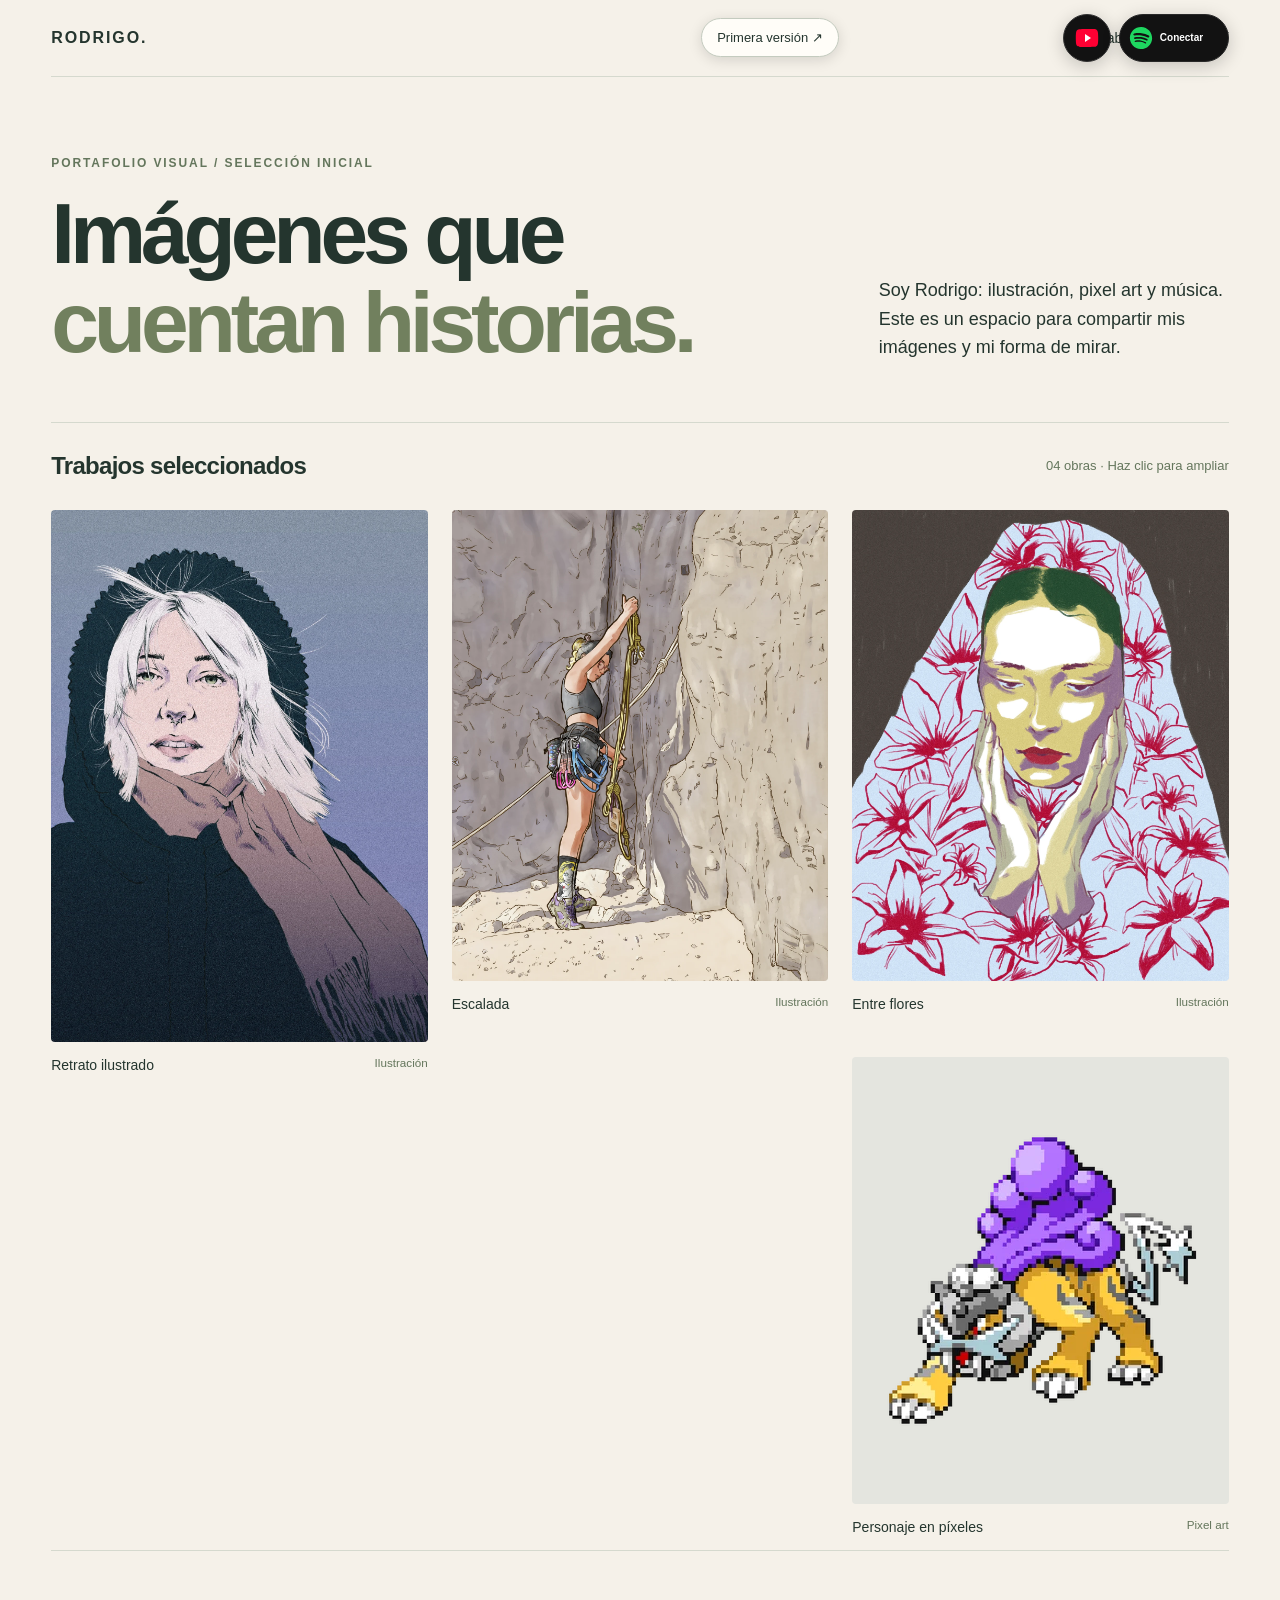
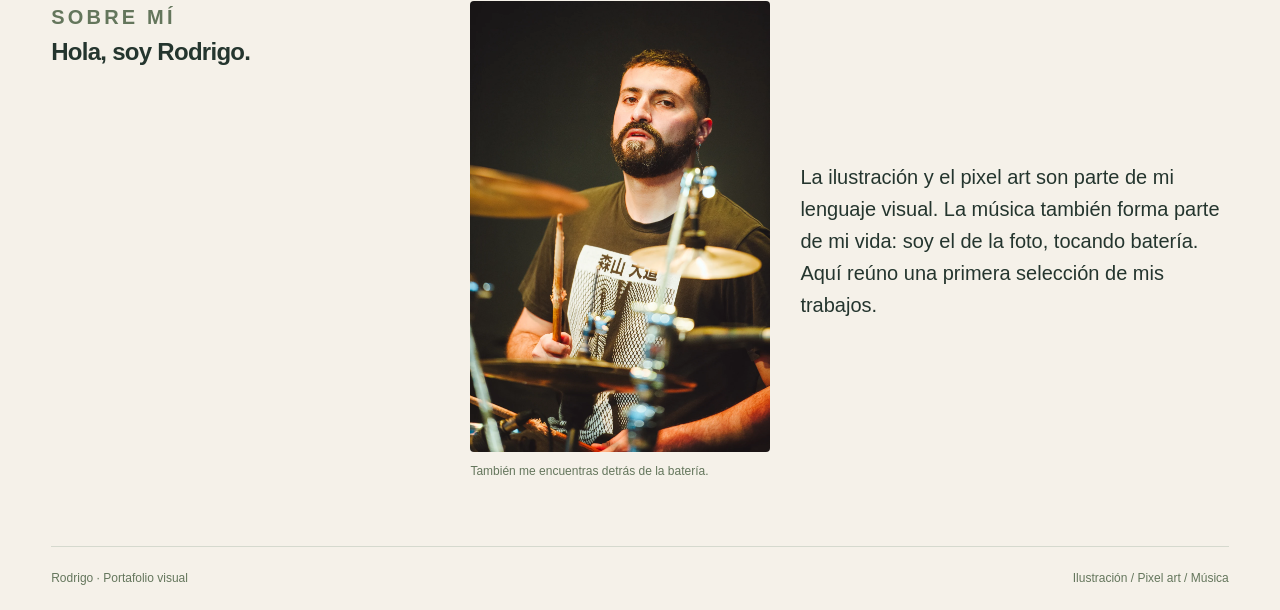
==== commit 929bae91: "Add isolated first Spotify iteration for visual comparison" ====
--- a/index.html
+++ b/index.html
@@ -2,7 +2,7 @@
 <html lang="es"><head><meta charset="utf-8"><meta name="viewport" content="width=device-width, initial-scale=1"><title>Rodrigo | Portafolio visual</title>
 <style>
 *{box-sizing:border-box}html{scroll-behavior:smooth}body{margin:0;background:#f5f1e9;color:#24352e;font:16px/1.6 Arial,sans-serif}header,main,footer{width:92%;margin:auto}header{display:flex;justify-content:space-between;align-items:center;padding:25px 0;border-bottom:1px solid #d5d9ce}header strong{letter-spacing:.12em}nav{display:flex;gap:24px}a{color:inherit}nav a{text-decoration:none;font-size:14px}.hero{padding:65px 0 55px;display:flex;justify-content:space-between;align-items:end;gap:40px}.tag{text-transform:uppercase;letter-spacing:.16em;font-size:12px;font-weight:bold;color:#64765c}h1{font-size:clamp(48px,6.7vw,110px);line-height:1.04;letter-spacing:-.06em;margin:16px 0 0}h1 span{color:#71805e}.intro{max-width:350px;font-size:18px;margin-bottom:5px}.section-title{display:flex;justify-content:space-between;align-items:center;border-top:1px solid #d5d9ce;padding:20px 0}h2{font-size:24px;margin:0;letter-spacing:-.03em}.section-title p{font-size:13px;color:#64765c}.gallery{columns:3;column-gap:24px}.work{break-inside:avoid;margin:0 0 30px}.work button{display:block;width:100%;border:0;padding:0;background:#e7e5dc;cursor:zoom-in;overflow:hidden;border-radius:4px}.work img{display:block;width:100%;height:auto;transition:transform .35s}.work button:hover img{transform:scale(1.025)}.work figcaption{display:flex;justify-content:space-between;gap:15px;padding:12px 0;font-size:14px}.work small{color:#64765c}.pixel{background:#e4e5df!important;padding:55px 20px!important}.pixel img{max-width:364px;margin:auto;image-rendering:pixelated}.about{display:grid;grid-template-columns:1fr 2fr;gap:40px;padding:50px 0 65px;border-top:1px solid #d5d9ce}.about p{max-width:640px;font-size:20px;margin:0}footer{border-top:1px solid #d5d9ce;padding:22px 0;font-size:12px;color:#64765c;display:flex;justify-content:space-between}dialog{position:fixed;inset:0;border:0;padding:0;width:100vw;height:100dvh;max-width:none;max-height:none;background:#121713;color:white}dialog::backdrop{background:#121713}.tools{height:68px;display:flex;justify-content:space-between;align-items:center;padding:10px 4%;border-bottom:1px solid #ffffff22}.tools button{border:1px solid #ffffff55;border-radius:24px;background:transparent;color:white;padding:8px 15px;cursor:pointer;margin-left:6px}.stage{height:calc(100dvh - 68px);overflow:auto;display:flex;align-items:safe center;justify-content:safe center;padding:20px}.stage img{display:block;max-width:100%;max-height:100%;object-fit:contain}.stage.zoom img{max-width:none;max-height:none;width:auto;height:auto}.stage.zoom{align-items:start;justify-content:start}button:focus-visible,a:focus-visible{outline:3px solid #8b995c;outline-offset:5px}@media(min-width:1800px){.gallery{columns:4}}@media(max-width:900px){.gallery{columns:2}.hero{display:block}.intro{max-width:550px;margin-top:28px}}@media(max-width:560px){header,main,footer{width:94%}nav{gap:15px}.hero{padding:42px 0}.gallery{columns:1}.section-title p{display:none}.about{grid-template-columns:1fr;gap:20px}footer{display:block}.tools{padding:10px 3%}.tools span{font-size:13px}.tools button{padding:8px 12px}}
-.bio{display:grid;grid-template-columns:minmax(180px,300px) 1fr;gap:30px;align-items:center}.portrait{margin:0}.portrait img{display:block;width:100%;height:auto;border-radius:4px}.portrait figcaption{font-size:12px;color:#64765c;margin-top:10px}.bio p{font-size:20px}@media(max-width:900px){.about{grid-template-columns:1fr}.bio{grid-template-columns:minmax(150px,240px) 1fr}}@media(max-width:560px){.bio{grid-template-columns:1fr}.portrait{max-width:300px}} </style><link rel="stylesheet" href="spotify.css?v=34"><link rel="stylesheet" href="youtube.css?v=7"></head><body>
+.bio{display:grid;grid-template-columns:minmax(180px,300px) 1fr;gap:30px;align-items:center}.portrait{margin:0}.portrait img{display:block;width:100%;height:auto;border-radius:4px}.portrait figcaption{font-size:12px;color:#64765c;margin-top:10px}.bio p{font-size:20px}@media(max-width:900px){.about{grid-template-columns:1fr}.bio{grid-template-columns:minmax(150px,240px) 1fr}}@media(max-width:560px){.bio{grid-template-columns:1fr}.portrait{max-width:300px}} </style><link rel="stylesheet" href="spotify.css?v=37"><link rel="stylesheet" href="youtube.css?v=7"></head><body>
 <header><strong>RODRIGO.</strong><nav aria-label="Navegación principal"><a href="#trabajos">Trabajos</a><a href="#sobre-mi">Sobre mí</a></nav></header>
 <main><section class="hero"><div><p class="tag">Portafolio visual / Selección inicial</p><h1>Imágenes que<br><span>cuentan historias.</span></h1></div><p class="intro">Soy Rodrigo: ilustración, pixel art y música. Este es un espacio para compartir mis imágenes y mi forma de mirar.</p></section>
 <section id="trabajos"><div class="section-title"><h2>Trabajos seleccionados</h2><p>04 obras · Haz clic para ampliar</p></div><div class="gallery">
@@ -26,4 +26,14 @@
 <section id="sp-library" aria-label="Tu biblioteca"><div class="sp-library-scroll"><h3>Tu biblioteca</h3><p id="sp-library-status" role="status" hidden></p><button id="sp-library-auth" hidden>Conectar mis playlists</button><ul id="sp-playlists"></ul><button id="sp-more-playlists" hidden>Más playlists</button><section id="sp-selected" hidden><h3><a id="sp-playlist-open" target="_blank" rel="noopener noreferrer"><span id="sp-selected-title"></span></a></h3><ul id="sp-playlist-tracks"></ul><button id="sp-more-tracks" hidden>Más canciones</button></section><section id="sp-recents" aria-label="Discos, artistas y playlists recientes"><h3>Recientes</h3><button id="sp-recents-auth" hidden>Conectar recientes</button><p id="sp-recents-status" hidden role="status"></p><ul id="sp-recent-items"></ul></section></div></section></div></section></aside>
 </div>
 
-<script src="spotify.js?v=35" defer></script><script src="youtube-config.js?v=2"></script><script src="youtube.js?v=9" defer></script><script src="youtube-account.js?v=3" defer></script></body></html>
+<script src="spotify.js?v=37" defer></script><script src="youtube-config.js?v=2"></script><script src="youtube.js?v=9" defer></script><script src="youtube-account.js?v=3" defer></script>
+<!-- Historical comparison: original markup/style from 84db08f7a51f; no legacy OAuth or playback code. -->
+<style>
+.spotify-history{position:fixed;top:18px;right:calc(4% + 390px);z-index:89;font:13px Arial,sans-serif}.spotify-history summary{cursor:pointer;list-style:none;border:1px solid #c4cbbf;border-radius:24px;background:#fffdf8;color:#24352e;padding:11px 15px;box-shadow:0 3px 14px #0002}.spotify-history summary::-webkit-details-marker{display:none}.spotify-history[open] summary{background:#e6ebdf}.spotify-history iframe{position:absolute;top:52px;right:0;width:410px;height:540px;border:1px solid #d5d9ce;border-radius:16px;background:#f5f1e9;box-shadow:0 12px 45px #0003}.spotify-history summary:focus-visible{outline:2px solid #1ed760;outline-offset:3px}@media(max-width:900px){.spotify-history{top:auto;bottom:16px;left:3%;right:auto}.spotify-history iframe{top:auto;bottom:52px;left:0;right:auto;width:min(410px,94vw);height:min(540px,75dvh)}}
+</style>
+<details class="spotify-history"><summary title="Comparar con el reproductor actual">Primera versión ↗</summary><iframe title="Primera versión del reproductor Spotify · referencia visual" sandbox srcdoc="&lt;!doctype html&gt;&lt;html lang=&quot;es&quot;&gt;&lt;meta charset=&quot;utf-8&quot;&gt;&lt;meta name=&quot;viewport&quot; content=&quot;width=device-width,initial-scale=1&quot;&gt;&lt;title&gt;Primera versión de Spotify&lt;/title&gt;&lt;style&gt;.spotify-widget{position:fixed;top:16px;right:4%;z-index:20;font:14px/1.5 Arial,sans-serif}header{padding-right:135px}.spotify-widget button{font:inherit;cursor:pointer;border:1px solid #c4cbbf;border-radius:22px;padding:8px 13px;background:#f5f1e9;color:#24352e}.spotify-widget button:disabled{opacity:.4;cursor:default}#sp-toggle{background:#20372a;color:white;border:0;padding:10px 16px;box-shadow:0 3px 14px #0002}#sp-toggle span{color:#1ed760;margin-right:5px}#sp-panel{position:absolute;top:52px;right:0;width:min(370px,94vw);max-height:calc(100dvh - 100px);overflow:auto;background:#fffdf8;border:1px solid #d5d9ce;border-radius:16px;box-shadow:0 12px 45px #0003;padding:20px}#sp-panel[hidden],.spotify-widget [hidden]{display:none!important}.sp-heading{display:flex;justify-content:space-between;align-items:center;font-size:18px}.sp-heading button{font-size:22px;padding:0 10px;border:0;background:transparent}.sp-primary{background:#1ed760!important;border:0!important;color:#102519!important;font-weight:bold!important}.sp-now{display:flex;gap:12px;margin:18px 0}.sp-now img{width:64px;height:64px;object-fit:cover}.sp-now strong,.sp-now small,.sp-now a{display:block}.sp-now a{font-size:11px;margin-top:5px}.sp-controls{display:flex;justify-content:space-between;gap:5px}.sp-volume{display:flex;align-items:center;gap:15px;margin:15px 0}.sp-volume input{width:100%;accent-color:#1a6940}#sp-search label{display:block;margin-bottom:7px;font-size:12px}#sp-search&gt;div{display:flex;gap:6px}#sp-query{min-width:0;width:100%;padding:9px;border:1px solid #c4cbbf;border-radius:8px;font:inherit}#sp-results{list-style:none;padding:0;margin:14px 0 0}#sp-results button{text-align:left;width:100%;border-radius:7px;border:0;background:transparent;padding:9px}#sp-results button:hover{background:#eceee4}#sp-results span,#sp-results small{display:block}#sp-results small{color:#64765c}.sp-note{font-size:11px;color:#64765c;border-top:1px solid #d5d9ce;padding-top:12px;margin-bottom:0}@media(max-width:560px){.spotify-widget{top:13px;right:3%}header{padding-right:115px;align-items:start}header nav{display:none}#sp-toggle{padding:9px 12px}#sp-panel{right:0}}
+ body{margin:0;background:transparent}.spotify-widget{position:relative;top:0!important;right:auto!important;padding:8px}#sp-panel{position:relative;top:10px;right:auto;width:auto;max-height:none;box-sizing:border-box;box-shadow:none}#sp-toggle{display:none}#sp-close{display:none}&lt;/style&gt;&lt;aside class=&quot;spotify-widget&quot; aria-label=&quot;Reproductor de Spotify&quot;&gt;
+&lt;button id=&quot;sp-toggle&quot; aria-expanded=&quot;true&quot; aria-controls=&quot;sp-panel&quot;&gt;&lt;span aria-hidden=&quot;true&quot;&gt;♫&lt;/span&gt; Spotify&lt;/button&gt;
+&lt;section id=&quot;sp-panel&quot; aria-label=&quot;Música en Spotify&quot;&gt;&lt;div class=&quot;sp-heading&quot;&gt;&lt;strong&gt;Spotify&lt;/strong&gt;&lt;button id=&quot;sp-close&quot; aria-label=&quot;Cerrar reproductor&quot;&gt;×&lt;/button&gt;&lt;/div&gt;&lt;p id=&quot;sp-status&quot; role=&quot;status&quot;&gt;Conecta tu cuenta Premium para buscar y escuchar música.&lt;/p&gt;&lt;button id=&quot;sp-login&quot; class=&quot;sp-primary&quot; disabled title=&quot;Referencia histórica visual&quot;&gt;Conectar Spotify&lt;/button&gt;&lt;button id=&quot;sp-logout&quot; hidden&gt;Desconectar&lt;/button&gt;&lt;div id=&quot;sp-connected&quot;&gt;&lt;div class=&quot;sp-now&quot;&gt;&lt;img id=&quot;sp-cover&quot; alt=&quot;Portada del álbum&quot; hidden&gt;&lt;div&gt;&lt;strong id=&quot;sp-track&quot;&gt;Tu música, aquí&lt;/strong&gt;&lt;small id=&quot;sp-artist&quot;&gt;&lt;/small&gt;&lt;a id=&quot;sp-open&quot; target=&quot;_blank&quot; rel=&quot;noopener noreferrer&quot; hidden&gt;Abrir en Spotify ↗&lt;/a&gt;&lt;/div&gt;&lt;/div&gt;&lt;div class=&quot;sp-controls&quot;&gt;&lt;button id=&quot;sp-prev&quot; data-sp-control disabled aria-label=&quot;Canción anterior&quot;&gt;Anterior&lt;/button&gt;&lt;button id=&quot;sp-play&quot; data-sp-control disabled&gt;Reproducir&lt;/button&gt;&lt;button id=&quot;sp-next&quot; data-sp-control disabled aria-label=&quot;Canción siguiente&quot;&gt;Siguiente&lt;/button&gt;&lt;/div&gt;&lt;label class=&quot;sp-volume&quot;&gt;Volumen &lt;input id=&quot;sp-volume&quot; type=&quot;range&quot; min=&quot;0&quot; max=&quot;100&quot; value=&quot;35&quot; data-sp-control disabled&gt;&lt;/label&gt;&lt;form id=&quot;sp-search&quot;&gt;&lt;label for=&quot;sp-query&quot;&gt;Buscar canciones o artistas&lt;/label&gt;&lt;div&gt;&lt;input id=&quot;sp-query&quot; type=&quot;search&quot; placeholder=&quot;¿Qué quieres escuchar?&quot; required maxlength=&quot;200&quot;&gt;&lt;button type=&quot;submit&quot; data-sp-control disabled&gt;Buscar&lt;/button&gt;&lt;/div&gt;&lt;/form&gt;&lt;ul id=&quot;sp-results&quot;&gt;&lt;/ul&gt;&lt;/div&gt;&lt;p class=&quot;sp-note&quot;&gt;Cada persona escucha con su propia cuenta. La sesión se conserva solo en esta pestaña.&lt;/p&gt;&lt;/section&gt;&lt;/aside&gt;&lt;p style=&quot;font:12px Arial;color:#64765c;padding:8px&quot;&gt;Primera publicación · 20 de octubre de 2026 · Referencia visual, sin conexión.&lt;/p&gt;&lt;/html&gt;"></iframe></details>
+
+</body></html>
--- a/spotify.css
+++ b/spotify.css
@@ -147,4 +147,7 @@
 #spotify-portfolio{display:contents}
 #spotify-portfolio .spotify-widget{position:fixed;top:14px;right:4%;left:auto;bottom:auto;z-index:90}
 @media(max-width:560px){#spotify-portfolio .spotify-widget{right:3%}}
-
+#spotify-portfolio .spotify-widget #sp-panel .sp-search-area{z-index:20}
+#spotify-portfolio .spotify-widget #sp-search-close{display:grid;place-items:center;flex:0 0 26px;width:26px;height:26px;padding:0;margin-left:3px;border-radius:50%;color:#fff;font-size:20px;line-height:1;background:transparent}
+#spotify-portfolio .spotify-widget #sp-track[role="button"]{cursor:pointer}#spotify-portfolio .spotify-widget #sp-track[role="button"]:focus-visible{outline:2px solid #1ed760;outline-offset:3px}
+#spotify-portfolio .spotify-widget #sp-track[role="button"]:hover,#spotify-portfolio .spotify-widget #sp-track[role="button"]:focus-visible{text-decoration:underline;text-underline-offset:2px}
